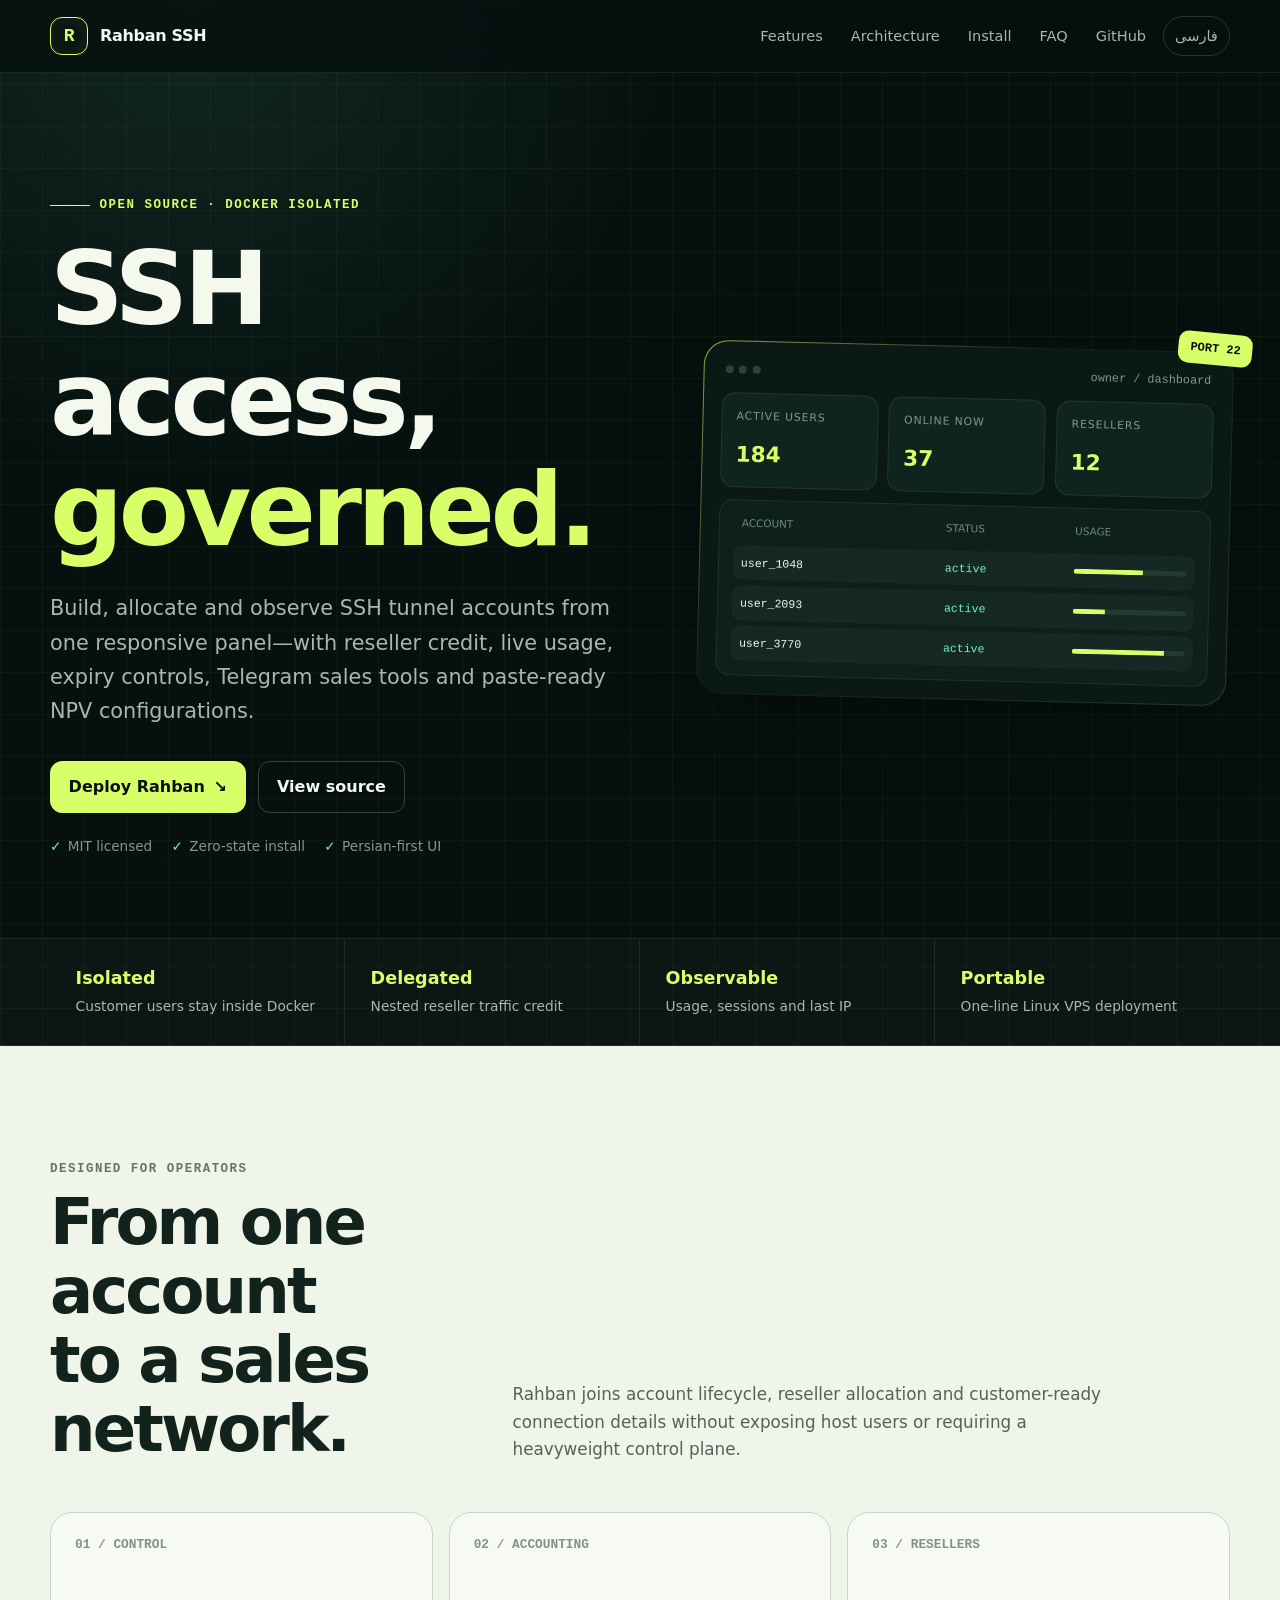
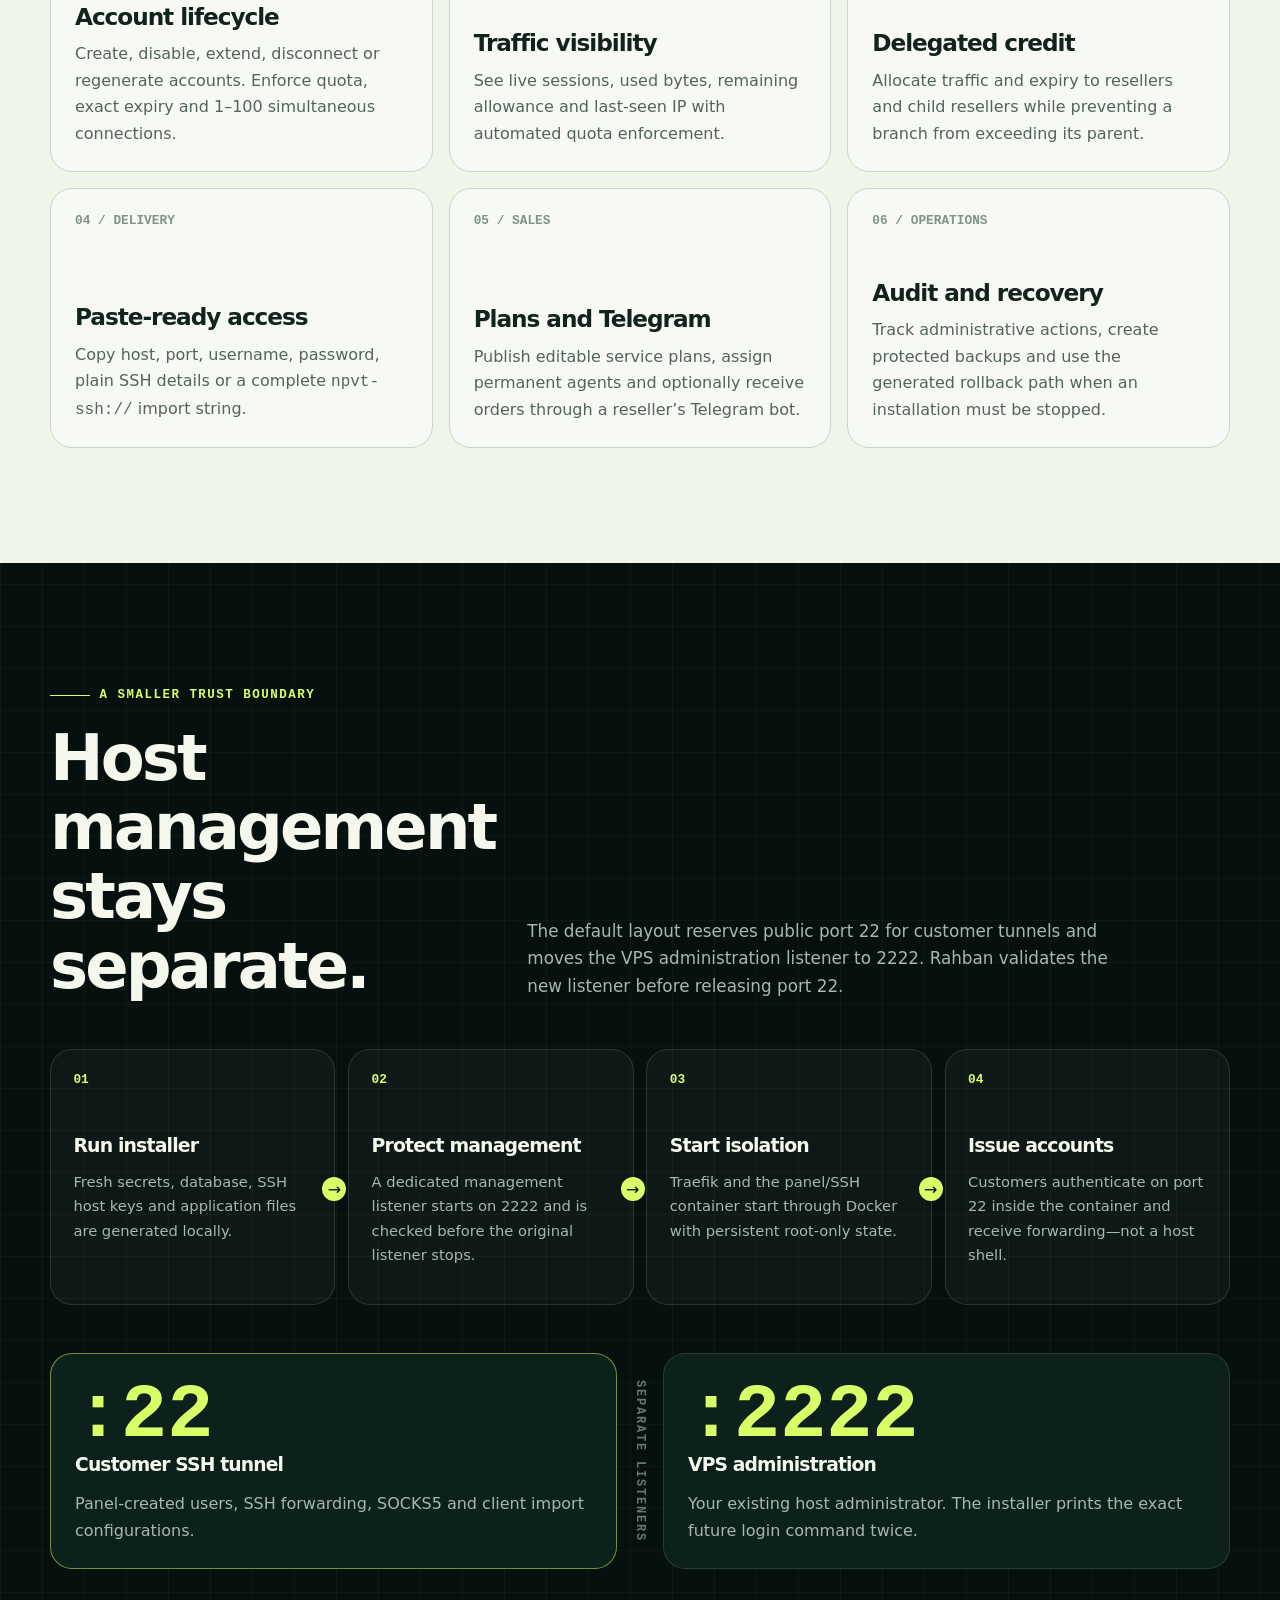
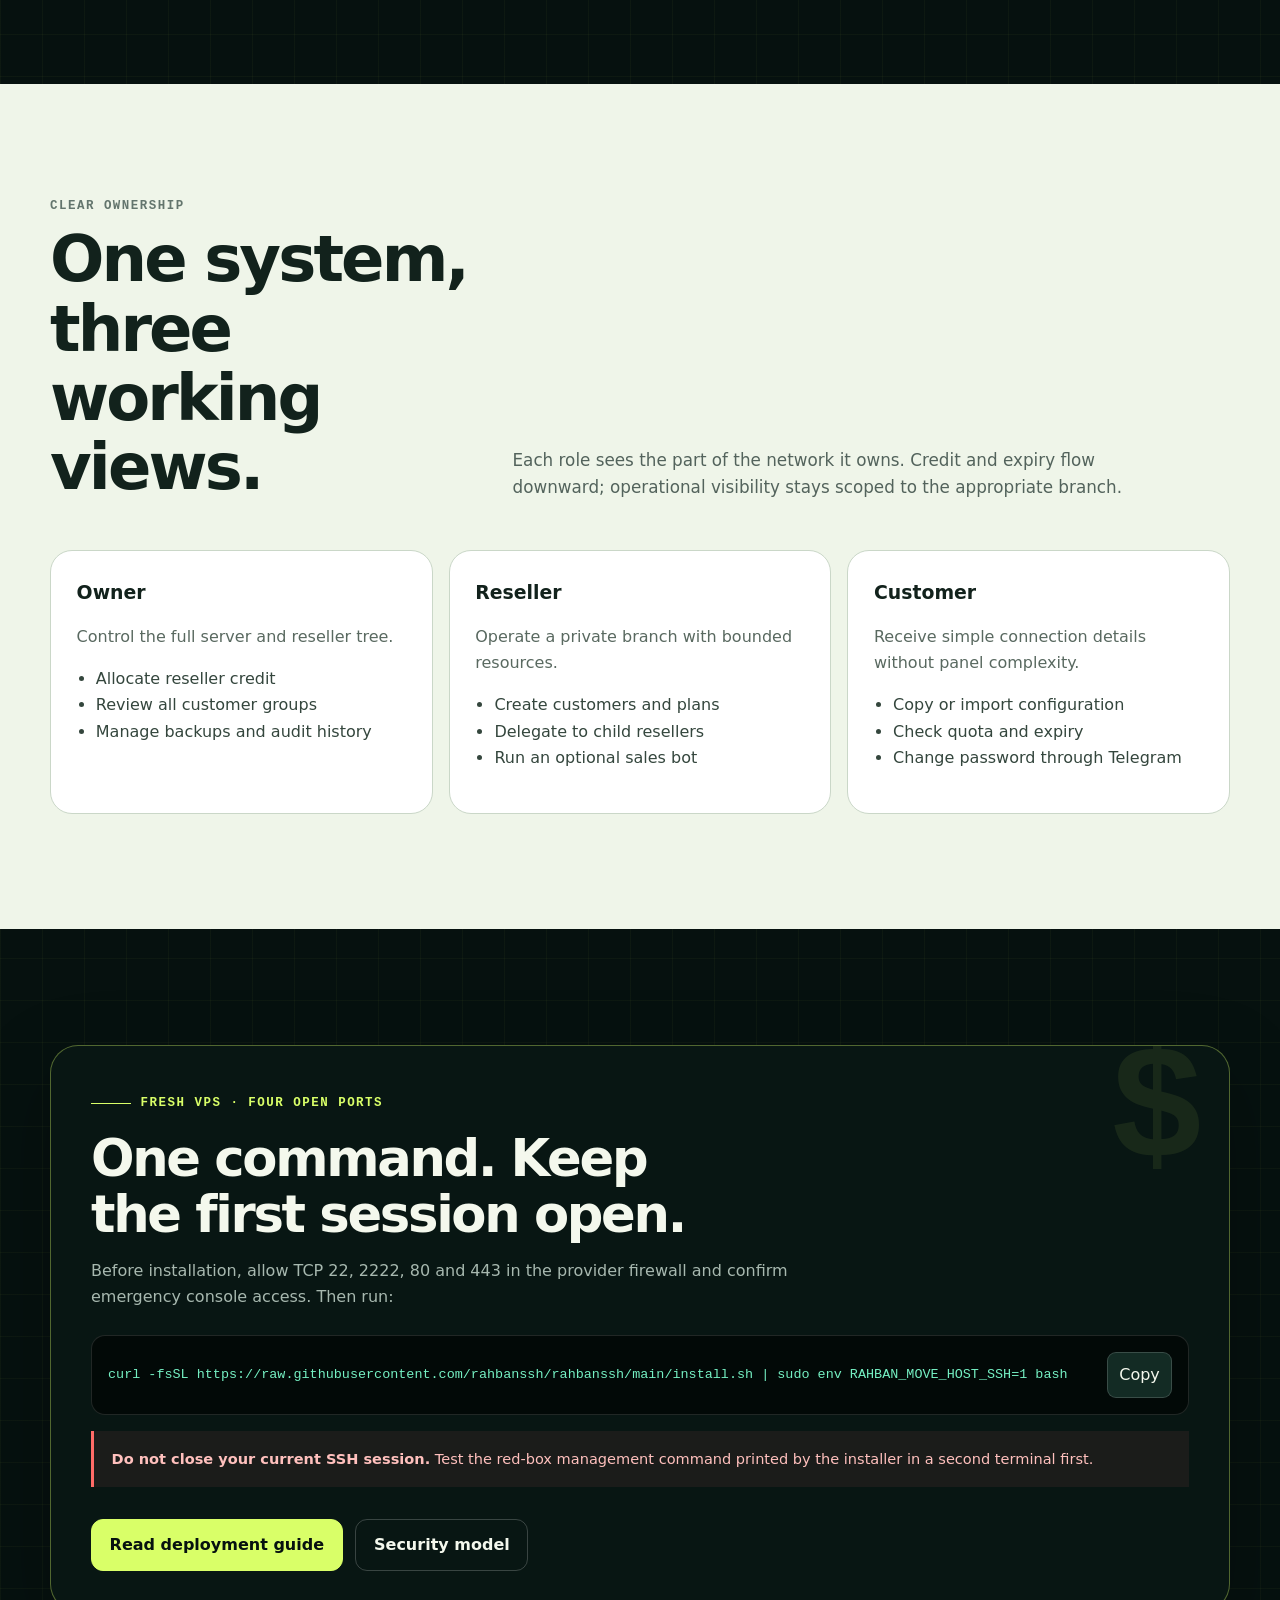
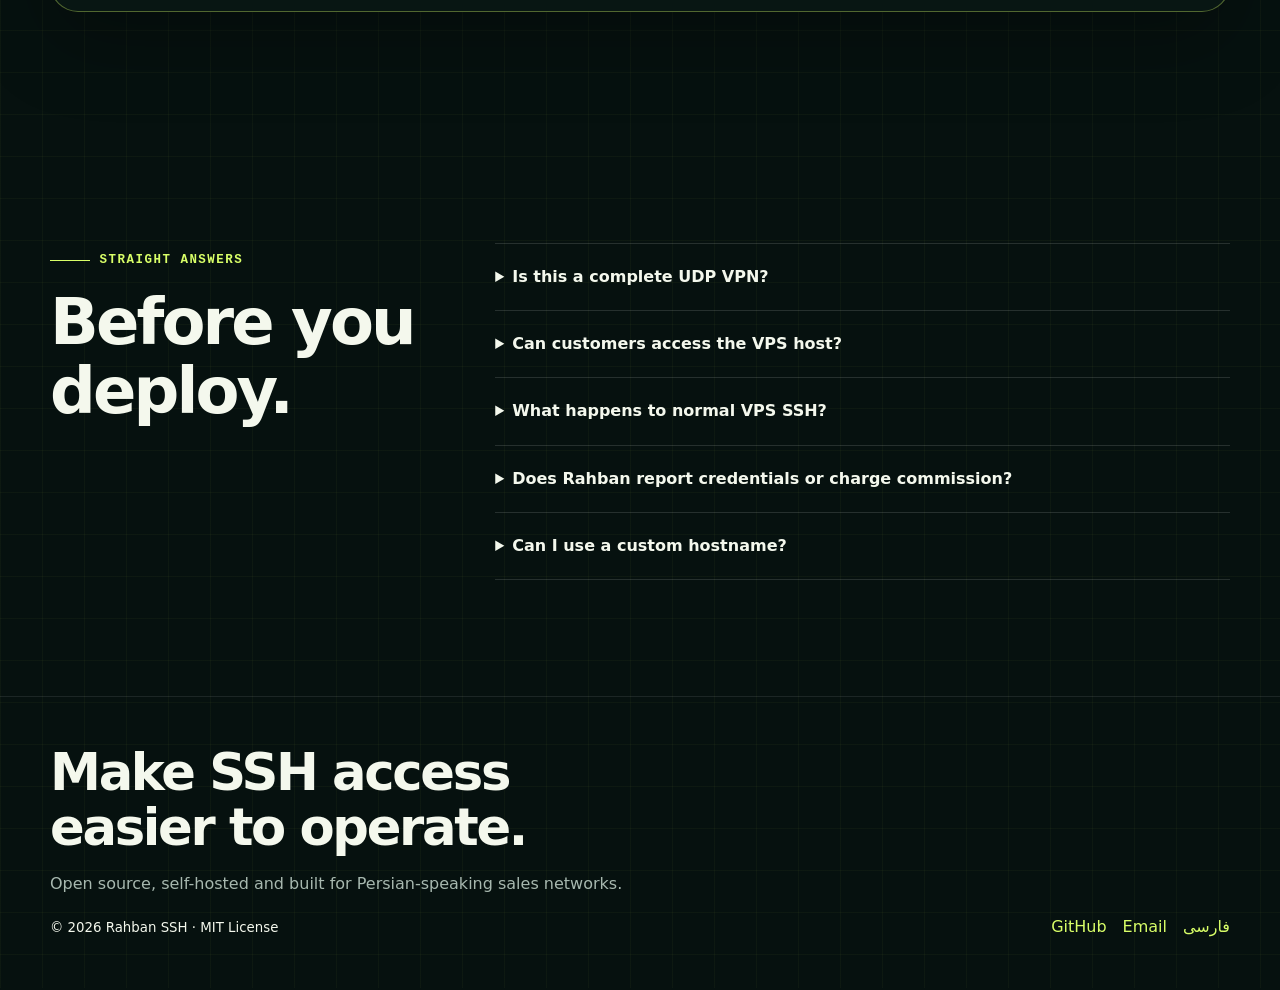
==== docs/index.html @ 0dccf548 "Add bilingual Rahban SSH website" ====
<!doctype html>
<html lang="en" dir="ltr">
<head>
  <meta charset="utf-8">
  <meta name="viewport" content="width=device-width, initial-scale=1">
  <title>Rahban SSH — Open-Source SSH VPN & Reseller Panel</title>
  <meta name="description" content="Deploy a self-hosted SSH tunnel panel with Docker isolation, reseller accounting, traffic limits, Telegram sales tools and paste-ready NPV configurations.">
  <meta name="keywords" content="SSH VPN panel, SSH reseller panel, Docker SSH panel, NPV Tunnel, traffic accounting, Telegram SSH bot, Rahban SSH">
  <meta name="theme-color" content="#06110f">
  <meta name="robots" content="index,follow,max-image-preview:large,max-snippet:-1,max-video-preview:-1">
  <link rel="canonical" href="https://rahbanssh.github.io/rahbanssh/">
  <link rel="alternate" hreflang="en" href="https://rahbanssh.github.io/rahbanssh/">
  <link rel="alternate" hreflang="fa" href="https://rahbanssh.github.io/rahbanssh/fa/">
  <link rel="alternate" hreflang="x-default" href="https://rahbanssh.github.io/rahbanssh/">
  <link rel="stylesheet" href="./assets/styles.css">
  <link rel="manifest" href="./manifest.webmanifest">
  <meta property="og:type" content="website">
  <meta property="og:site_name" content="Rahban SSH">
  <meta property="og:title" content="Rahban SSH — SSH access, governed.">
  <meta property="og:description" content="An open-source, Docker-isolated SSH tunnel and reseller panel with traffic accounting, Telegram tools and one-line deployment.">
  <meta property="og:url" content="https://rahbanssh.github.io/rahbanssh/">
  <meta property="og:image" content="https://rahbanssh.github.io/rahbanssh/assets/og.png">
  <meta property="og:image:alt" content="Rahban SSH dashboard and separate port 22 customer and port 2222 management routes">
  <meta property="og:image:width" content="1200">
  <meta property="og:image:height" content="630">
  <meta name="twitter:card" content="summary_large_image">
  <meta name="twitter:title" content="Rahban SSH — SSH access, governed.">
  <meta name="twitter:description" content="Open-source SSH tunnel and reseller management, isolated in Docker.">
  <meta name="twitter:image" content="https://rahbanssh.github.io/rahbanssh/assets/og.png">
  <meta name="twitter:image:alt" content="Rahban SSH — SSH access, governed">
  <script type="application/ld+json">
  {
    "@context": "https://schema.org",
    "@graph": [
      {
        "@type": "SoftwareApplication",
        "@id": "https://rahbanssh.github.io/rahbanssh/#software",
        "name": "Rahban SSH",
        "alternateName": "راه‌بان SSH",
        "url": "https://rahbanssh.github.io/rahbanssh/",
        "downloadUrl": "https://github.com/rahbanssh/rahbanssh",
        "codeRepository": "https://github.com/rahbanssh/rahbanssh",
        "applicationCategory": "NetworkApplication",
        "applicationSubCategory": "SSH tunnel and reseller management panel",
        "operatingSystem": "Linux server (Ubuntu, Debian, Fedora)",
        "softwareRequirements": "Docker-compatible public Linux VPS",
        "license": "https://opensource.org/license/mit",
        "isAccessibleForFree": true,
        "offers": {"@type": "Offer", "price": "0", "priceCurrency": "USD"},
        "description": "A self-hosted SSH tunnel account and reseller panel with Docker isolation, traffic accounting, expiry controls, Telegram sales tools and NPV configurations.",
        "inLanguage": ["en", "fa"]
      },
      {
        "@type": "FAQPage",
        "mainEntity": [
          {"@type": "Question", "name": "Does Rahban SSH modify VPS management access?", "acceptedAnswer": {"@type": "Answer", "text": "For the default port layout, customer SSH uses port 22 and VPS management moves to port 2222. The installer prints the exact future management command and provides rollback."}},
          {"@type": "Question", "name": "Is Rahban SSH a full UDP VPN?", "acceptedAnswer": {"@type": "Answer", "text": "Rahban is an SSH TCP tunneling platform. It supports SSH forwarding and SOCKS5 traffic; it does not claim native full-UDP VPN behavior."}},
          {"@type": "Question", "name": "Does the project contain a backdoor or commission system?", "acceptedAnswer": {"@type": "Answer", "text": "No. Rahban SSH is MIT-licensed and does not include creator access, credential reporting, a commission mechanism or a hidden remote-access account."}}
        ]
      }
    ]
  }
  </script>
</head>
<body>
  <a class="skip-link" href="#main">Skip to content</a>
  <header class="site-header">
    <nav class="nav shell" aria-label="Primary navigation">
      <a class="brand" href="./" aria-label="Rahban SSH home"><span class="brand-mark">R</span><span>Rahban SSH</span></a>
      <div class="nav-links">
        <a href="#features">Features</a><a href="#architecture">Architecture</a><a href="#install">Install</a><a href="#faq">FAQ</a>
        <a class="github-nav" href="https://github.com/rahbanssh/rahbanssh">GitHub</a>
        <a class="language" href="./fa/" lang="fa" hreflang="fa">فارسی</a>
      </div>
    </nav>
  </header>

  <main id="main">
    <section class="hero">
      <div class="hero-grid shell">
        <div class="hero-copy">
          <span class="eyebrow">Open source · Docker isolated</span>
          <h1>SSH access,<br><em>governed.</em></h1>
          <p>Build, allocate and observe SSH tunnel accounts from one responsive panel—with reseller credit, live usage, expiry controls, Telegram sales tools and paste-ready NPV configurations.</p>
          <div class="cta-row">
            <a class="button" href="#install">Deploy Rahban <span aria-hidden="true">↘</span></a>
            <a class="button secondary" href="https://github.com/rahbanssh/rahbanssh">View source</a>
          </div>
          <div class="microcopy"><span>MIT licensed</span><span>Zero-state install</span><span>Persian-first UI</span></div>
        </div>
        <div class="product-window" aria-label="Illustration of the Rahban owner dashboard">
          <div class="window-inner">
            <div class="window-bar"><span class="dots"><i></i><i></i><i></i></span><span>owner / dashboard</span></div>
            <div class="dashboard">
              <div class="metric-grid">
                <div class="metric"><small>Active users</small><strong>184</strong></div>
                <div class="metric"><small>Online now</small><strong>37</strong></div>
                <div class="metric"><small>Resellers</small><strong>12</strong></div>
              </div>
              <div class="activity">
                <div class="activity-head"><span>account</span><span>status</span><span>usage</span></div>
                <div class="activity-row"><span>user_1048</span><span class="status">active</span><span class="usage"><i style="--usage:61%"></i></span></div>
                <div class="activity-row"><span>user_2093</span><span class="status">active</span><span class="usage"><i style="--usage:28%"></i></span></div>
                <div class="activity-row"><span>user_3770</span><span class="status">active</span><span class="usage"><i style="--usage:82%"></i></span></div>
              </div>
            </div>
          </div>
        </div>
      </div>
    </section>

    <section class="trust" aria-label="Project highlights">
      <div class="trust-grid shell">
        <div class="trust-item"><strong>Isolated</strong><span>Customer users stay inside Docker</span></div>
        <div class="trust-item"><strong>Delegated</strong><span>Nested reseller traffic credit</span></div>
        <div class="trust-item"><strong>Observable</strong><span>Usage, sessions and last IP</span></div>
        <div class="trust-item"><strong>Portable</strong><span>One-line Linux VPS deployment</span></div>
      </div>
    </section>

    <section class="section paper" id="features">
      <div class="shell">
        <div class="section-head"><div><div class="kicker">Designed for operators</div><h2>From one account to a sales network.</h2></div><p>Rahban joins account lifecycle, reseller allocation and customer-ready connection details without exposing host users or requiring a heavyweight control plane.</p></div>
        <div class="feature-grid">
          <article class="feature"><span class="feature-index">01 / CONTROL</span><div><h3>Account lifecycle</h3><p>Create, disable, extend, disconnect or regenerate accounts. Enforce quota, exact expiry and 1–100 simultaneous connections.</p></div></article>
          <article class="feature"><span class="feature-index">02 / ACCOUNTING</span><div><h3>Traffic visibility</h3><p>See live sessions, used bytes, remaining allowance and last-seen IP with automated quota enforcement.</p></div></article>
          <article class="feature"><span class="feature-index">03 / RESELLERS</span><div><h3>Delegated credit</h3><p>Allocate traffic and expiry to resellers and child resellers while preventing a branch from exceeding its parent.</p></div></article>
          <article class="feature"><span class="feature-index">04 / DELIVERY</span><div><h3>Paste-ready access</h3><p>Copy host, port, username, password, plain SSH details or a complete <code>npvt-ssh://</code> import string.</p></div></article>
          <article class="feature"><span class="feature-index">05 / SALES</span><div><h3>Plans and Telegram</h3><p>Publish editable service plans, assign permanent agents and optionally receive orders through a reseller’s Telegram bot.</p></div></article>
          <article class="feature"><span class="feature-index">06 / OPERATIONS</span><div><h3>Audit and recovery</h3><p>Track administrative actions, create protected backups and use the generated rollback path when an installation must be stopped.</p></div></article>
        </div>
      </div>
    </section>

    <section class="section" id="architecture">
      <div class="shell">
        <div class="section-head"><div><span class="eyebrow">A smaller trust boundary</span><h2>Host management stays separate.</h2></div><p>The default layout reserves public port 22 for customer tunnels and moves the VPS administration listener to 2222. Rahban validates the new listener before releasing port 22.</p></div>
        <div class="flow">
          <article class="flow-step"><h3>Run installer</h3><p>Fresh secrets, database, SSH host keys and application files are generated locally.</p></article>
          <article class="flow-step"><h3>Protect management</h3><p>A dedicated management listener starts on 2222 and is checked before the original listener stops.</p></article>
          <article class="flow-step"><h3>Start isolation</h3><p>Traefik and the panel/SSH container start through Docker with persistent root-only state.</p></article>
          <article class="flow-step"><h3>Issue accounts</h3><p>Customers authenticate on port 22 inside the container and receive forwarding—not a host shell.</p></article>
        </div>
        <div class="port-map">
          <article class="port-card customer"><span class="port-number">:22</span><h3>Customer SSH tunnel</h3><p>Panel-created users, SSH forwarding, SOCKS5 and client import configurations.</p></article>
          <div class="port-divider">SEPARATE LISTENERS</div>
          <article class="port-card"><span class="port-number">:2222</span><h3>VPS administration</h3><p>Your existing host administrator. The installer prints the exact future login command twice.</p></article>
        </div>
      </div>
    </section>

    <section class="section paper" id="operators">
      <div class="shell">
        <div class="section-head"><div><div class="kicker">Clear ownership</div><h2>One system, three working views.</h2></div><p>Each role sees the part of the network it owns. Credit and expiry flow downward; operational visibility stays scoped to the appropriate branch.</p></div>
        <div class="audience-grid">
          <article class="audience"><strong>Owner</strong><p>Control the full server and reseller tree.</p><ul><li>Allocate reseller credit</li><li>Review all customer groups</li><li>Manage backups and audit history</li></ul></article>
          <article class="audience"><strong>Reseller</strong><p>Operate a private branch with bounded resources.</p><ul><li>Create customers and plans</li><li>Delegate to child resellers</li><li>Run an optional sales bot</li></ul></article>
          <article class="audience"><strong>Customer</strong><p>Receive simple connection details without panel complexity.</p><ul><li>Copy or import configuration</li><li>Check quota and expiry</li><li>Change password through Telegram</li></ul></article>
        </div>
      </div>
    </section>

    <section class="section" id="install">
      <div class="shell">
        <div class="install-card">
          <span class="eyebrow">Fresh VPS · four open ports</span>
          <h2>One command. Keep the first session open.</h2>
          <p>Before installation, allow TCP 22, 2222, 80 and 443 in the provider firewall and confirm emergency console access. Then run:</p>
          <div class="command"><code id="install-command">curl -fsSL https://raw.githubusercontent.com/rahbanssh/rahbanssh/main/install.sh | sudo env RAHBAN_MOVE_HOST_SSH=1 bash</code><button class="copy" type="button" data-copy="#install-command" data-success="Copied">Copy</button></div>
          <div class="warning"><strong>Do not close your current SSH session.</strong> Test the red-box management command printed by the installer in a second terminal first.</div>
          <div class="cta-row"><a class="button" href="https://github.com/rahbanssh/rahbanssh#readme">Read deployment guide</a><a class="button secondary" href="https://github.com/rahbanssh/rahbanssh/blob/main/SECURITY.md">Security model</a></div>
        </div>
      </div>
    </section>

    <section class="section" id="faq">
      <div class="faq shell">
        <div><span class="eyebrow">Straight answers</span><h2>Before you deploy.</h2></div>
        <div class="faq-list">
          <details><summary>Is this a complete UDP VPN?</summary><p>No. Rahban is an SSH TCP tunneling platform. SSH forwarding and SOCKS5 work; native full-UDP behavior is outside the current scope.</p></details>
          <details><summary>Can customers access the VPS host?</summary><p>No. Panel-created Linux users live inside the SSH container. The panel does not mount the host user database or host <code>/etc</code>.</p></details>
          <details><summary>What happens to normal VPS SSH?</summary><p>The default installation moves host administration to port 2222 and gives customer SSH port 22. The installer prints and saves the exact replacement command.</p></details>
          <details><summary>Does Rahban report credentials or charge commission?</summary><p>No. The project has no creator login, backdoor, credential reporting, hidden remote access or commission mechanism.</p></details>
          <details><summary>Can I use a custom hostname?</summary><p>Yes. Point the hostname to the VPS first and pass it through <code>PANEL_PUBLIC_HOST</code>. Traefik handles HTTPS with Let’s Encrypt.</p></details>
        </div>
      </div>
    </section>
  </main>

  <footer class="footer">
    <div class="footer-grid shell">
      <div><h2>Make SSH access easier to operate.</h2><p>Open source, self-hosted and built for Persian-speaking sales networks.</p><small>© <span data-year></span> Rahban SSH · MIT License</small></div>
      <div class="footer-links"><a href="https://github.com/rahbanssh/rahbanssh">GitHub</a><a href="mailto:rahbanssh@gmail.com">Email</a><a href="./fa/" lang="fa">فارسی</a></div>
    </div>
  </footer>
  <script src="./assets/site.js" defer></script>
</body>
</html>
---- docs/assets/styles.css ----
:root {
  --ink: #06110f;
  --panel: #0b1d19;
  --panel-2: #102a24;
  --line: rgba(217, 255, 104, 0.2);
  --text: #f4f8ed;
  --muted: #a7b8af;
  --lime: #d9ff68;
  --mint: #75f0c3;
  --red: #ff6b67;
  --paper: #eff5e9;
  --paper-ink: #12221c;
  --shadow: 0 28px 80px rgba(0, 0, 0, 0.28);
  --radius: 22px;
  color-scheme: dark;
}

* { box-sizing: border-box; }
html { scroll-behavior: smooth; }
body {
  margin: 0;
  background:
    radial-gradient(circle at 15% 0%, rgba(117, 240, 195, 0.1), transparent 30rem),
    linear-gradient(rgba(217, 255, 104, 0.035) 1px, transparent 1px),
    linear-gradient(90deg, rgba(217, 255, 104, 0.035) 1px, transparent 1px),
    var(--ink);
  background-size: auto, 42px 42px, 42px 42px, auto;
  color: var(--text);
  font: 16px/1.65 Inter, ui-sans-serif, system-ui, -apple-system, BlinkMacSystemFont, "Segoe UI", sans-serif;
  -webkit-font-smoothing: antialiased;
}

body[dir="rtl"] { font-family: Tahoma, Arial, sans-serif; }
a { color: inherit; }
button, input { font: inherit; }
.skip-link { position: fixed; left: 1rem; top: -5rem; z-index: 20; background: var(--lime); color: var(--ink); padding: .7rem 1rem; }
.skip-link:focus { top: 1rem; }
.shell { width: min(1180px, calc(100% - 2rem)); margin-inline: auto; }

.site-header {
  position: sticky;
  top: 0;
  z-index: 10;
  background: rgba(6, 17, 15, 0.82);
  border-bottom: 1px solid rgba(255,255,255,.08);
  backdrop-filter: blur(18px);
}
.nav { min-height: 72px; display: flex; align-items: center; justify-content: space-between; gap: 1.2rem; }
.brand { display: inline-flex; align-items: center; gap: .75rem; text-decoration: none; font-weight: 850; letter-spacing: -.02em; }
.brand-mark { display: grid; place-items: center; width: 38px; height: 38px; border: 1px solid var(--lime); border-radius: 12px; color: var(--lime); font: 800 18px/1 ui-monospace, monospace; box-shadow: inset 0 0 20px rgba(217,255,104,.08); }
.nav-links { display: flex; flex-wrap: wrap; justify-content: flex-end; align-items: center; gap: .35rem; }
.nav-links a { padding: .45rem .7rem; color: var(--muted); text-decoration: none; font-size: .91rem; }
.nav-links a:hover, .nav-links a:focus-visible { color: var(--text); }
.language { border: 1px solid rgba(255,255,255,.14); border-radius: 999px; }

.hero { padding: clamp(4rem, 9vw, 8rem) 0 5rem; overflow: hidden; }
.hero-grid { display: grid; grid-template-columns: 1.04fr .96fr; gap: clamp(2rem, 6vw, 5rem); align-items: center; }
.eyebrow { display: inline-flex; align-items: center; gap: .6rem; margin-bottom: 1.3rem; color: var(--lime); font: 750 .78rem/1.2 ui-monospace, SFMono-Regular, Menlo, monospace; letter-spacing: .12em; text-transform: uppercase; }
.eyebrow::before { content: ""; width: 2.5rem; height: 1px; background: currentColor; }
h1, h2, h3 { margin: 0; line-height: 1.08; letter-spacing: -.045em; text-wrap: balance; }
h1 { max-width: 780px; font-size: clamp(3.4rem, 8vw, 7.2rem); }
h1 em { color: var(--lime); font-style: normal; }
.hero-copy > p { max-width: 650px; margin: 1.6rem 0 0; color: var(--muted); font-size: clamp(1.05rem, 2vw, 1.3rem); }
.cta-row { display: flex; flex-wrap: wrap; gap: .8rem; margin-top: 2rem; }
.button { display: inline-flex; align-items: center; justify-content: center; gap: .55rem; min-height: 48px; padding: .75rem 1.1rem; border: 1px solid var(--lime); border-radius: 12px; background: var(--lime); color: var(--ink); font-weight: 800; text-decoration: none; cursor: pointer; }
.button:hover { transform: translateY(-1px); box-shadow: 0 12px 36px rgba(217,255,104,.15); }
.button.secondary { background: transparent; color: var(--text); border-color: rgba(255,255,255,.2); }
.microcopy { display: flex; flex-wrap: wrap; gap: .8rem 1.2rem; margin-top: 1.4rem; color: #82968d; font-size: .85rem; }
.microcopy span::before { content: "✓"; color: var(--mint); margin-inline-end: .4rem; }

.product-window { position: relative; padding: 1px; border-radius: 25px; background: linear-gradient(135deg, rgba(217,255,104,.65), rgba(117,240,195,.05) 40%, rgba(255,255,255,.16)); box-shadow: var(--shadow); transform: rotate(1.4deg); }
.product-window::after { content: "PORT 22"; position: absolute; inset-inline-end: -1.2rem; top: -1.2rem; padding: .62rem .75rem; border-radius: 10px; background: var(--lime); color: var(--ink); font: 900 .75rem/1 ui-monospace, monospace; transform: rotate(4deg); }
.window-inner { padding: 1.1rem; border-radius: 24px; background: #0a1916; }
.window-bar { display: flex; align-items: center; justify-content: space-between; gap: 1rem; padding: .2rem .2rem 1rem; color: #82968d; font: .74rem ui-monospace, monospace; }
.dots { display: flex; gap: .35rem; }
.dots i { display: block; width: 8px; height: 8px; border-radius: 50%; background: #29433a; }
.dashboard { display: grid; gap: .7rem; }
.metric-grid { display: grid; grid-template-columns: repeat(3, 1fr); gap: .65rem; }
.metric { min-height: 94px; padding: .9rem; border: 1px solid rgba(255,255,255,.08); border-radius: 14px; background: #10241f; }
.metric small { display: block; color: #81968d; font-size: .68rem; text-transform: uppercase; letter-spacing: .08em; }
.metric strong { display: block; margin-top: .7rem; color: var(--lime); font-size: 1.35rem; }
.activity { padding: .9rem; border: 1px solid rgba(255,255,255,.08); border-radius: 14px; background: #0d201b; }
.activity-head, .activity-row { display: grid; grid-template-columns: 1.3fr .8fr .75fr; align-items: center; gap: .6rem; }
.activity-head { padding: 0 .5rem .5rem; color: #71877e; font-size: .65rem; text-transform: uppercase; }
.activity-row { margin-top: .35rem; padding: .68rem .5rem; border-radius: 9px; background: rgba(255,255,255,.035); font: .72rem ui-monospace, monospace; }
.status { color: var(--mint); }
.usage { height: 5px; border-radius: 99px; background: #213b32; overflow: hidden; }
.usage i { display: block; width: var(--usage); height: 100%; background: var(--lime); }

.trust { border-block: 1px solid rgba(255,255,255,.08); background: rgba(255,255,255,.025); }
.trust-grid { display: grid; grid-template-columns: repeat(4, 1fr); }
.trust-item { padding: 1.6rem; border-inline-end: 1px solid rgba(255,255,255,.08); }
.trust-item:last-child { border: 0; }
.trust-item strong { display: block; color: var(--lime); font-size: 1.1rem; }
.trust-item span { color: var(--muted); font-size: .86rem; }

.section { padding: clamp(4.5rem, 9vw, 8rem) 0; }
.section.paper { background: var(--paper); color: var(--paper-ink); }
.section-head { display: grid; grid-template-columns: .75fr 1.25fr; gap: 2rem; align-items: end; margin-bottom: 3rem; }
.section-head h2 { max-width: 760px; font-size: clamp(2.4rem, 5vw, 4.7rem); }
.section-head p { max-width: 620px; margin: 0; color: var(--muted); font-size: 1.05rem; }
.paper .section-head p { color: #53635c; }
.kicker { margin-bottom: .75rem; color: #63756d; font: 750 .78rem ui-monospace, monospace; letter-spacing: .12em; text-transform: uppercase; }
.feature-grid { display: grid; grid-template-columns: repeat(3, 1fr); gap: 1rem; }
.feature { min-height: 260px; padding: 1.5rem; border: 1px solid #cad7c8; border-radius: var(--radius); background: rgba(255,255,255,.48); display: flex; flex-direction: column; justify-content: space-between; }
.feature-index { color: #829288; font: 800 .8rem ui-monospace, monospace; }
.feature h3 { margin-top: 3rem; font-size: 1.45rem; }
.feature p { margin: .8rem 0 0; color: #53635c; }

.flow { display: grid; grid-template-columns: repeat(4, 1fr); gap: .8rem; counter-reset: flow; }
.flow-step { position: relative; min-height: 210px; padding: 1.4rem; border: 1px solid rgba(255,255,255,.12); border-radius: var(--radius); background: rgba(255,255,255,.035); }
.flow-step::before { counter-increment: flow; content: "0" counter(flow); display: block; margin-bottom: 3rem; color: var(--lime); font: 800 .8rem ui-monospace, monospace; }
.flow-step:not(:last-child)::after { content: "→"; position: absolute; inset-inline-end: -.75rem; top: 50%; z-index: 2; display: grid; place-items: center; width: 1.5rem; height: 1.5rem; border-radius: 50%; background: var(--lime); color: var(--ink); }
body[dir="rtl"] .flow-step:not(:last-child)::after { content: "←"; }
.flow-step h3 { font-size: 1.18rem; }
.flow-step p { color: var(--muted); font-size: .92rem; }

.port-map { display: grid; grid-template-columns: 1fr auto 1fr; gap: 1rem; align-items: stretch; margin-top: 3rem; }
.port-card { padding: 1.5rem; border: 1px solid rgba(255,255,255,.12); border-radius: var(--radius); background: #0c211b; }
.port-card.customer { border-color: rgba(217,255,104,.5); }
.port-number { color: var(--lime); font: 900 clamp(2.6rem, 6vw, 5rem)/1 ui-monospace, monospace; }
.port-card p { margin-bottom: 0; color: var(--muted); }
.port-divider { display: grid; place-items: center; color: #64786f; font: 800 .75rem ui-monospace, monospace; writing-mode: vertical-rl; letter-spacing: .15em; }

.install-card { position: relative; overflow: hidden; padding: clamp(1.4rem, 4vw, 2.5rem); border: 1px solid rgba(217,255,104,.35); border-radius: 28px; background: #081613; box-shadow: var(--shadow); }
.install-card::before { content: "$"; position: absolute; inset-inline-end: 1.5rem; top: -.75rem; color: rgba(217,255,104,.08); font: 900 10rem/1 ui-monospace, monospace; }
.install-card h2 { max-width: 700px; font-size: clamp(2rem, 4vw, 3.5rem); }
.install-card > p { max-width: 720px; color: var(--muted); }
.command { position: relative; display: flex; align-items: center; gap: 1rem; margin-top: 1.5rem; padding: 1rem; border: 1px solid rgba(255,255,255,.12); border-radius: 14px; background: #020907; }
.command code { flex: 1; min-width: 0; overflow-x: auto; white-space: nowrap; color: var(--mint); font: .84rem/1.6 ui-monospace, SFMono-Regular, Menlo, monospace; scrollbar-width: thin; }
.copy { flex: none; padding: .55rem .7rem; border: 1px solid rgba(255,255,255,.16); border-radius: 9px; background: #132b24; color: var(--text); cursor: pointer; }
.copy[data-copied="true"] { color: var(--lime); border-color: var(--lime); }
.warning { margin-top: 1rem; padding: 1rem 1.1rem; border-inline-start: 3px solid var(--red); background: rgba(255,107,103,.08); color: #ffc0bd; font-size: .91rem; }

.audience-grid { display: grid; grid-template-columns: repeat(3, 1fr); gap: 1rem; }
.audience { padding: 1.6rem; border: 1px solid #cad7c8; border-radius: var(--radius); background: #fff; }
.audience strong { display: block; margin-bottom: .65rem; font-size: 1.18rem; }
.audience p { color: #596960; }
.audience ul { padding-inline-start: 1.2rem; color: #34463d; }

.faq { display: grid; grid-template-columns: .72fr 1.28fr; gap: 2rem; }
.faq h2 { font-size: clamp(2.4rem, 5vw, 4.5rem); }
.faq-list { border-top: 1px solid rgba(255,255,255,.13); }
details { border-bottom: 1px solid rgba(255,255,255,.13); }
summary { padding: 1.25rem 0; cursor: pointer; font-weight: 750; }
details p { margin: -.4rem 0 1.3rem; color: var(--muted); }

.footer { padding: 3rem 0; border-top: 1px solid rgba(255,255,255,.09); }
.footer-grid { display: flex; justify-content: space-between; gap: 2rem; align-items: end; }
.footer h2 { max-width: 600px; font-size: clamp(2rem, 4vw, 3.5rem); }
.footer p { color: var(--muted); }
.footer-links { display: flex; flex-wrap: wrap; gap: 1rem; justify-content: flex-end; }
.footer-links a { color: var(--lime); text-decoration: none; }

@media (max-width: 900px) {
  .hero-grid, .section-head, .faq { grid-template-columns: 1fr; }
  .product-window { max-width: 660px; transform: none; }
  .feature-grid, .audience-grid { grid-template-columns: repeat(2, 1fr); }
  .flow { grid-template-columns: repeat(2, 1fr); }
  .flow-step:nth-child(2)::after { display: none; }
  .trust-grid { grid-template-columns: repeat(2, 1fr); }
  .trust-item:nth-child(2) { border-inline-end: 0; }
  .trust-item:nth-child(-n+2) { border-bottom: 1px solid rgba(255,255,255,.08); }
}

@media (max-width: 640px) {
  .shell { width: min(100% - 1.2rem, 1180px); }
  .nav { align-items: flex-start; padding-block: .75rem; }
  .nav-links a:not(.language):not(.github-nav) { display: none; }
  h1 { font-size: clamp(3rem, 17vw, 4.7rem); }
  .hero { padding-top: 3.2rem; }
  .feature-grid, .audience-grid, .flow, .port-map { grid-template-columns: 1fr; }
  .flow-step:not(:last-child)::after { display: none; }
  .port-divider { writing-mode: horizontal-tb; min-height: 2rem; }
  .metric-grid { grid-template-columns: 1fr 1fr; }
  .metric:last-child { grid-column: 1 / -1; }
  .activity-head, .activity-row { grid-template-columns: 1fr .7fr; }
  .activity-head span:last-child, .activity-row .usage { display: none; }
  .command { align-items: stretch; flex-direction: column; }
  .copy { align-self: flex-start; }
  .footer-grid { align-items: flex-start; flex-direction: column; }
  .footer-links { justify-content: flex-start; }
}

@media (prefers-reduced-motion: reduce) {
  html { scroll-behavior: auto; }
  *, *::before, *::after { transition: none !important; animation: none !important; }
}
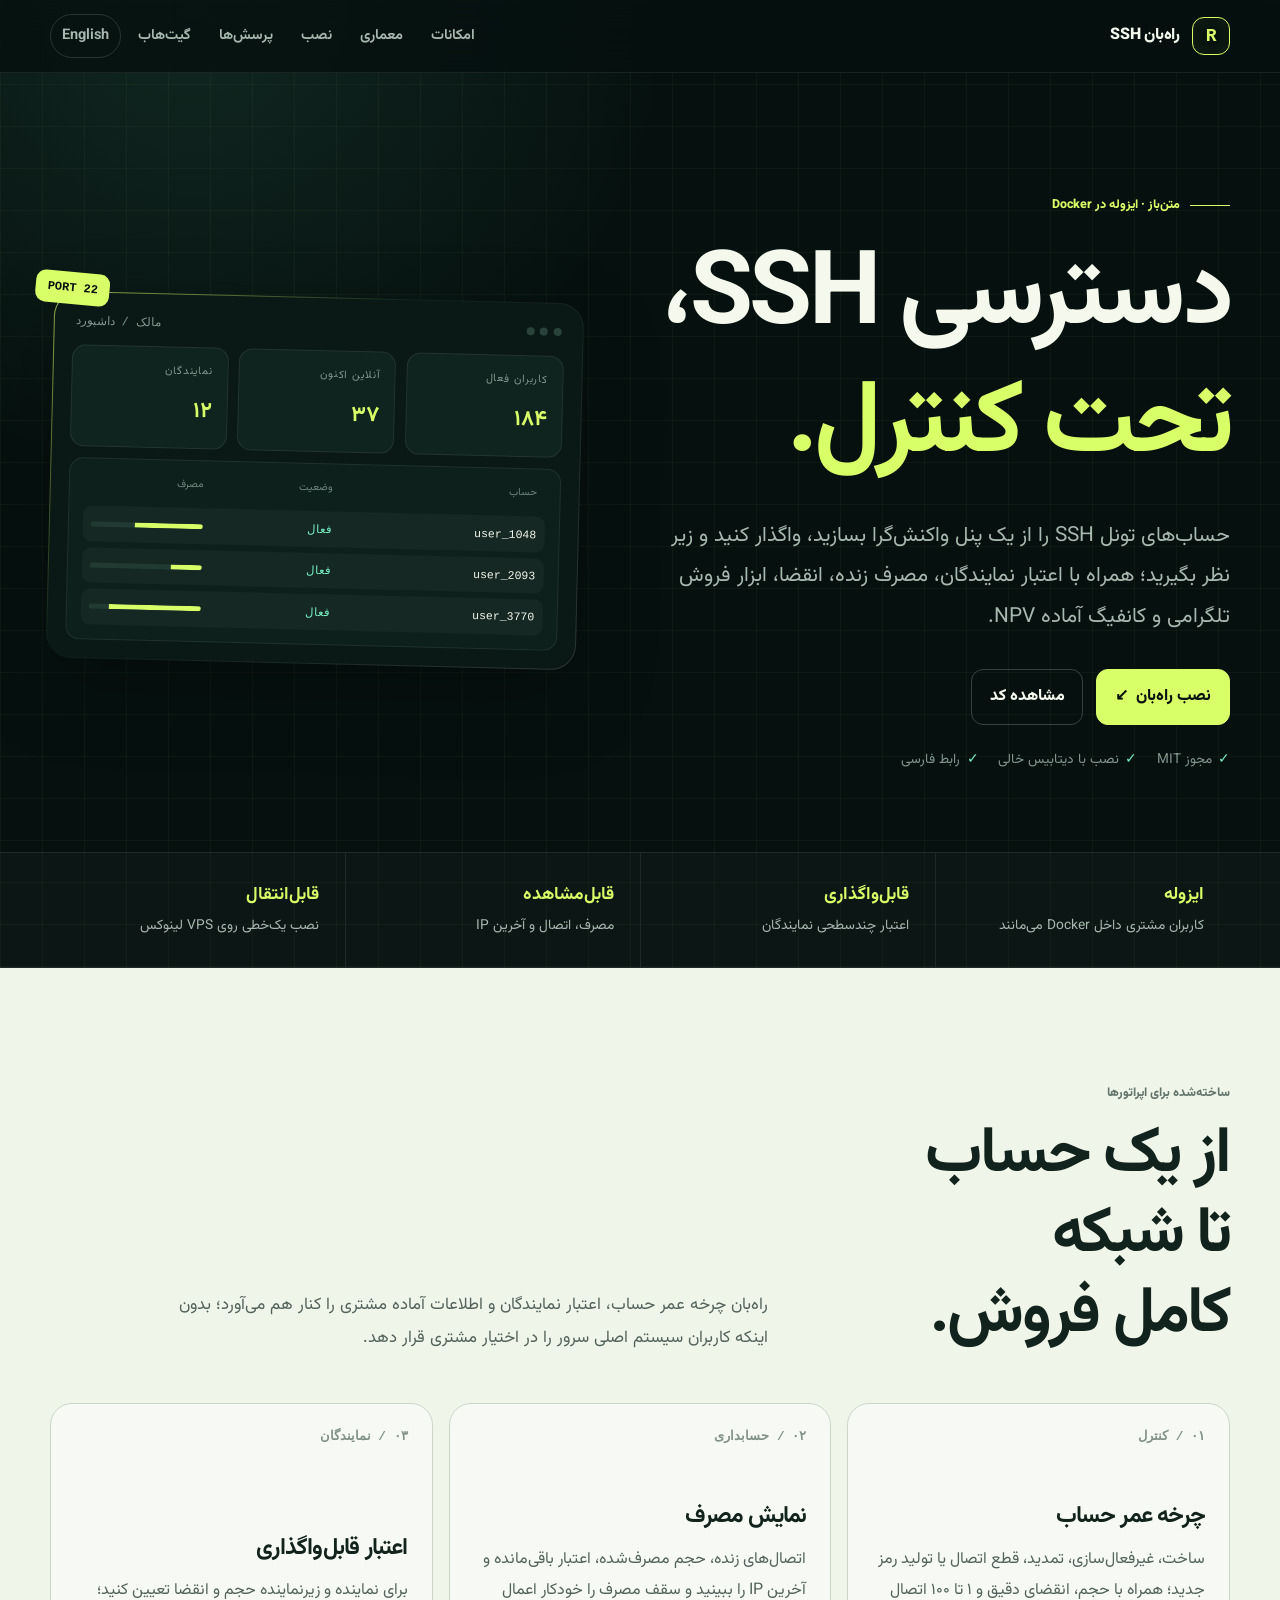
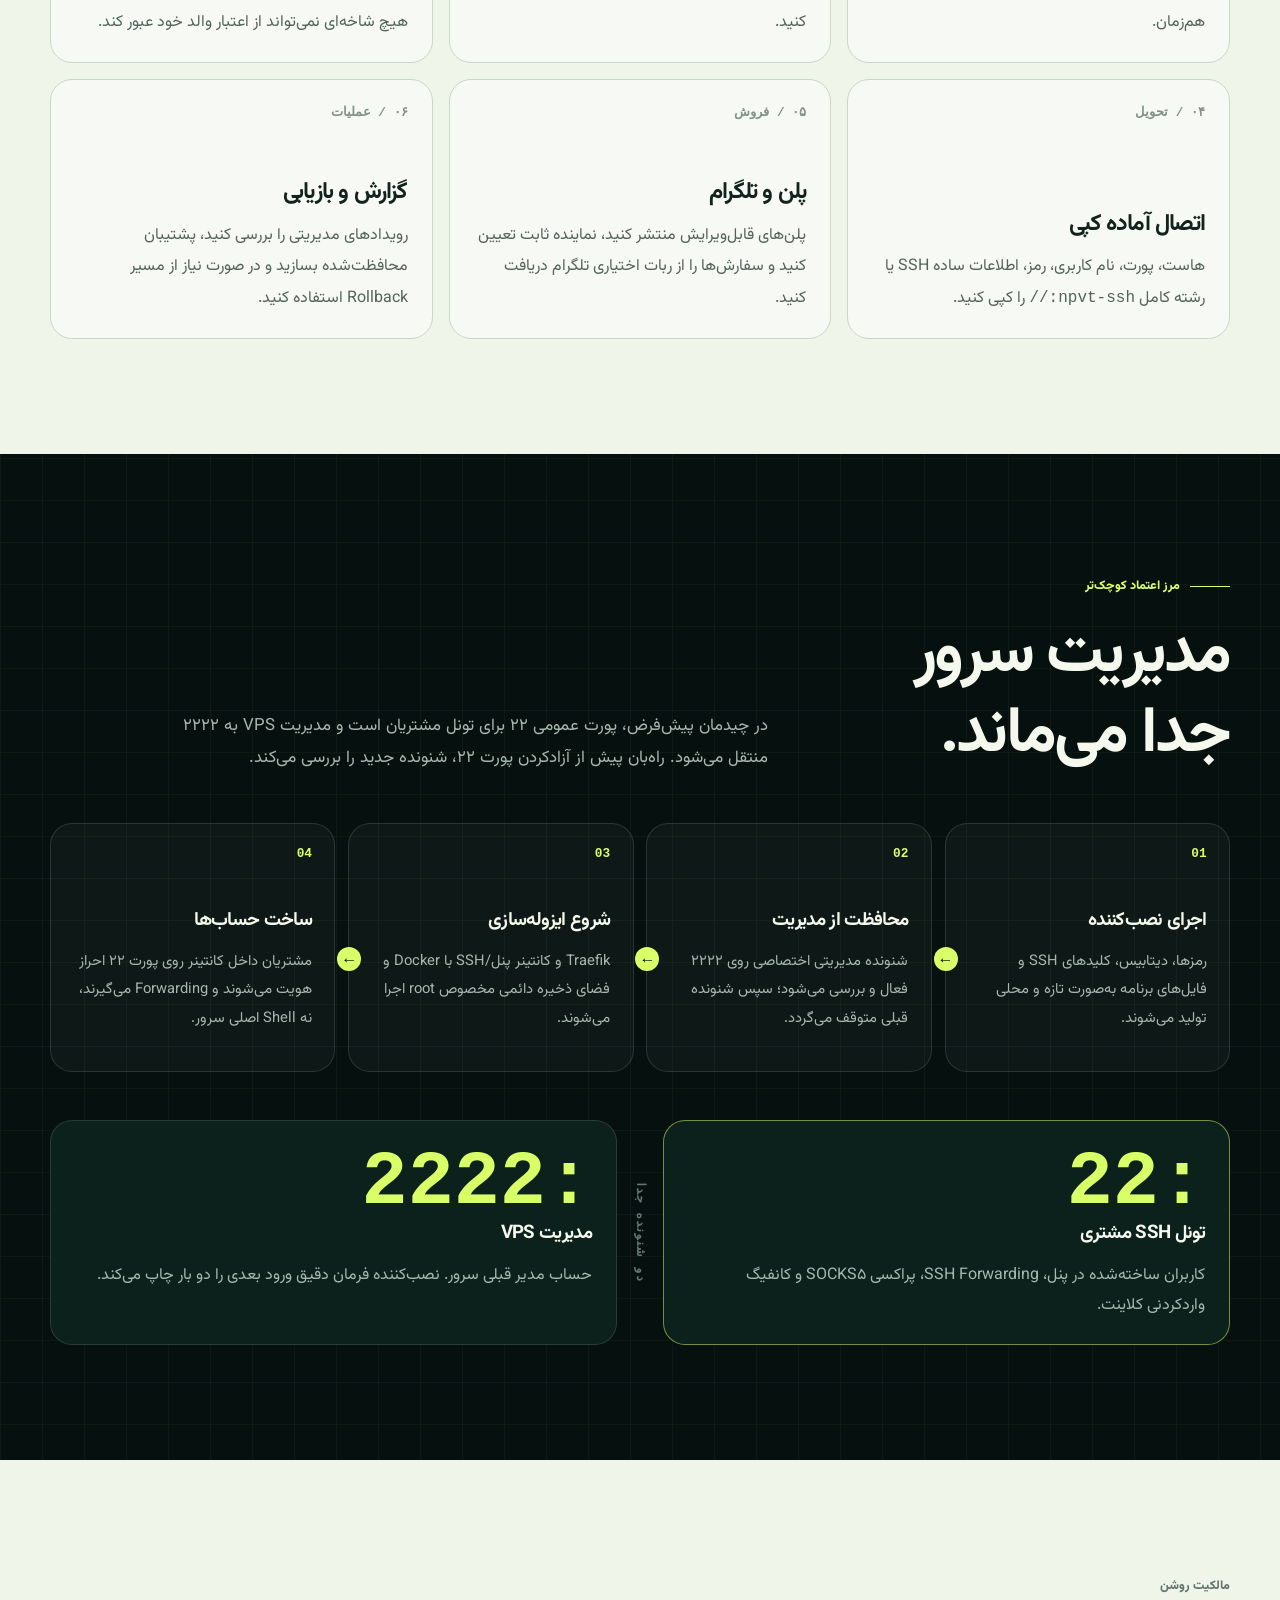
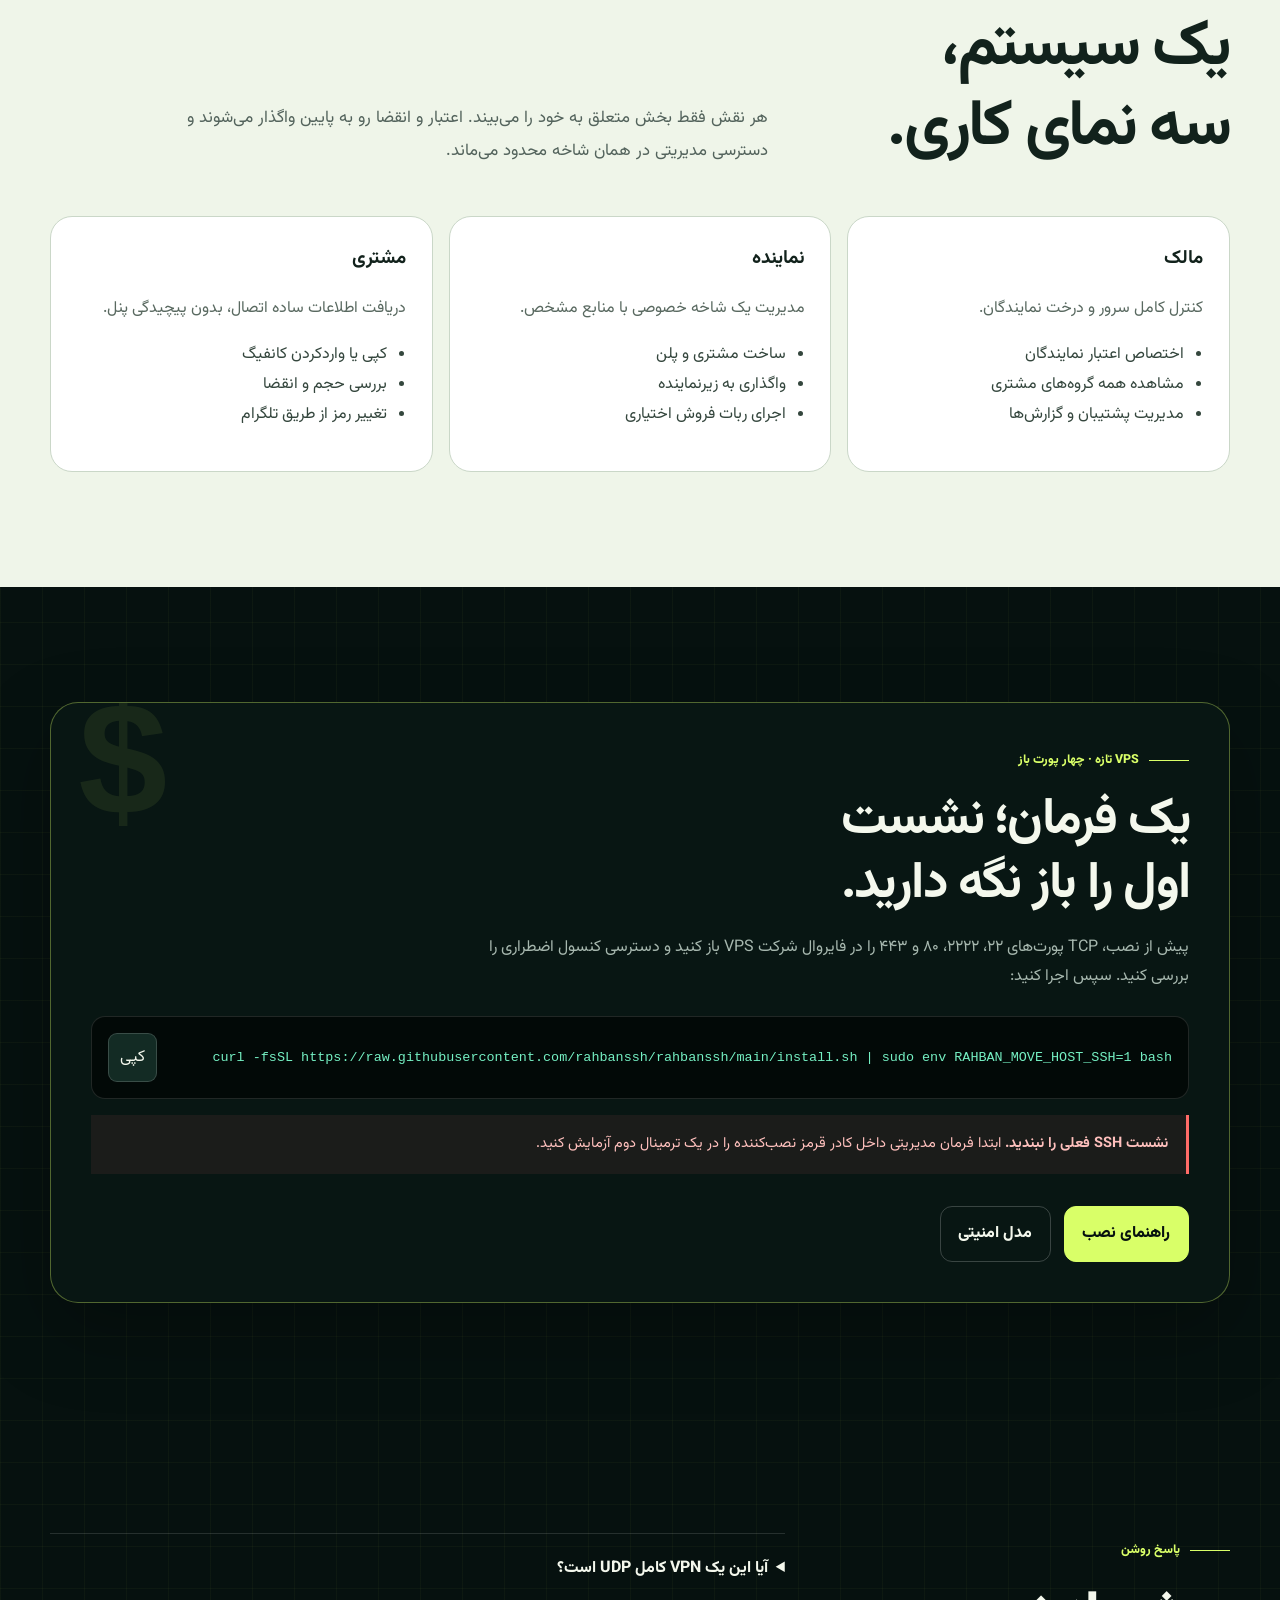
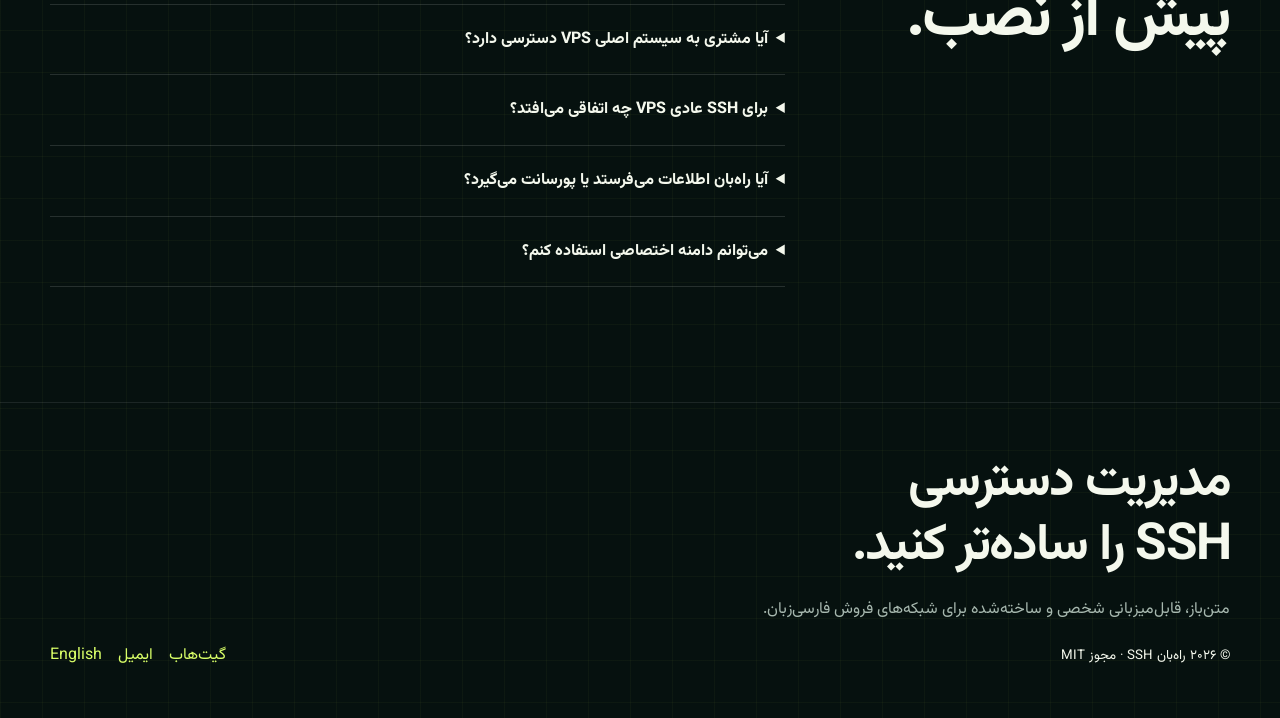
==== commit 36487a93: "Make Persian the default website language" ====
--- a/docs/index.html
+++ b/docs/index.html
@@ -1,76 +1,63 @@
 <!doctype html>
-<html lang="en" dir="ltr">
+<html lang="fa" dir="rtl">
 <head>
   <meta charset="utf-8">
   <meta name="viewport" content="width=device-width, initial-scale=1">
-  <title>Rahban SSH — Open-Source SSH VPN & Reseller Panel</title>
-  <meta name="description" content="Deploy a self-hosted SSH tunnel panel with Docker isolation, reseller accounting, traffic limits, Telegram sales tools and paste-ready NPV configurations.">
-  <meta name="keywords" content="SSH VPN panel, SSH reseller panel, Docker SSH panel, NPV Tunnel, traffic accounting, Telegram SSH bot, Rahban SSH">
+  <title>راه‌بان SSH — پنل متن‌باز تونل SSH و نمایندگان فروش</title>
+  <meta name="description" content="پنل فارسی و متن‌باز مدیریت تونل SSH با ایزوله‌سازی Docker، حسابداری حجم، شبکه نمایندگان، ربات تلگرام و کانفیگ آماده NPV Tunnel.">
+  <meta name="keywords" content="پنل SSH، پنل فروش SSH، پنل VPN، تونل SSH، راه‌بان SSH، NPV Tunnel، ربات تلگرام، مدیریت حجم">
   <meta name="theme-color" content="#06110f">
   <meta name="robots" content="index,follow,max-image-preview:large,max-snippet:-1,max-video-preview:-1">
   <link rel="canonical" href="https://rahbanssh.github.io/rahbanssh/">
-  <link rel="alternate" hreflang="en" href="https://rahbanssh.github.io/rahbanssh/">
-  <link rel="alternate" hreflang="fa" href="https://rahbanssh.github.io/rahbanssh/fa/">
+  <link rel="alternate" hreflang="en" href="https://rahbanssh.github.io/rahbanssh/en/">
+  <link rel="alternate" hreflang="fa" href="https://rahbanssh.github.io/rahbanssh/">
   <link rel="alternate" hreflang="x-default" href="https://rahbanssh.github.io/rahbanssh/">
+  <link rel="preload" href="./assets/fonts/Vazirmatn-Variable.woff2" as="font" type="font/woff2" crossorigin>
   <link rel="stylesheet" href="./assets/styles.css">
   <link rel="manifest" href="./manifest.webmanifest">
   <meta property="og:type" content="website">
-  <meta property="og:site_name" content="Rahban SSH">
-  <meta property="og:title" content="Rahban SSH — SSH access, governed.">
-  <meta property="og:description" content="An open-source, Docker-isolated SSH tunnel and reseller panel with traffic accounting, Telegram tools and one-line deployment.">
+  <meta property="og:site_name" content="راه‌بان SSH">
+  <meta property="og:title" content="راه‌بان SSH — دسترسی SSH، تحت کنترل">
+  <meta property="og:description" content="پنل متن‌باز و ایزوله Docker برای مدیریت تونل SSH، نمایندگان فروش، مصرف و کانفیگ‌های آماده.">
   <meta property="og:url" content="https://rahbanssh.github.io/rahbanssh/">
+  <meta property="og:locale" content="fa_IR">
   <meta property="og:image" content="https://rahbanssh.github.io/rahbanssh/assets/og.png">
-  <meta property="og:image:alt" content="Rahban SSH dashboard and separate port 22 customer and port 2222 management routes">
+  <meta property="og:image:alt" content="داشبورد راه‌بان و مسیرهای جداگانه پورت ۲۲ مشتری و پورت ۲۲۲۲ مدیریت">
   <meta property="og:image:width" content="1200">
   <meta property="og:image:height" content="630">
   <meta name="twitter:card" content="summary_large_image">
-  <meta name="twitter:title" content="Rahban SSH — SSH access, governed.">
-  <meta name="twitter:description" content="Open-source SSH tunnel and reseller management, isolated in Docker.">
+  <meta name="twitter:title" content="راه‌بان SSH — دسترسی SSH، تحت کنترل">
+  <meta name="twitter:description" content="پنل فارسی و متن‌باز تونل SSH و مدیریت نمایندگان فروش.">
   <meta name="twitter:image" content="https://rahbanssh.github.io/rahbanssh/assets/og.png">
-  <meta name="twitter:image:alt" content="Rahban SSH — SSH access, governed">
+  <meta name="twitter:image:alt" content="راه‌بان SSH — دسترسی SSH، تحت کنترل">
   <script type="application/ld+json">
   {
     "@context": "https://schema.org",
-    "@graph": [
-      {
-        "@type": "SoftwareApplication",
-        "@id": "https://rahbanssh.github.io/rahbanssh/#software",
-        "name": "Rahban SSH",
-        "alternateName": "راه‌بان SSH",
-        "url": "https://rahbanssh.github.io/rahbanssh/",
-        "downloadUrl": "https://github.com/rahbanssh/rahbanssh",
-        "codeRepository": "https://github.com/rahbanssh/rahbanssh",
-        "applicationCategory": "NetworkApplication",
-        "applicationSubCategory": "SSH tunnel and reseller management panel",
-        "operatingSystem": "Linux server (Ubuntu, Debian, Fedora)",
-        "softwareRequirements": "Docker-compatible public Linux VPS",
-        "license": "https://opensource.org/license/mit",
-        "isAccessibleForFree": true,
-        "offers": {"@type": "Offer", "price": "0", "priceCurrency": "USD"},
-        "description": "A self-hosted SSH tunnel account and reseller panel with Docker isolation, traffic accounting, expiry controls, Telegram sales tools and NPV configurations.",
-        "inLanguage": ["en", "fa"]
-      },
-      {
-        "@type": "FAQPage",
-        "mainEntity": [
-          {"@type": "Question", "name": "Does Rahban SSH modify VPS management access?", "acceptedAnswer": {"@type": "Answer", "text": "For the default port layout, customer SSH uses port 22 and VPS management moves to port 2222. The installer prints the exact future management command and provides rollback."}},
-          {"@type": "Question", "name": "Is Rahban SSH a full UDP VPN?", "acceptedAnswer": {"@type": "Answer", "text": "Rahban is an SSH TCP tunneling platform. It supports SSH forwarding and SOCKS5 traffic; it does not claim native full-UDP VPN behavior."}},
-          {"@type": "Question", "name": "Does the project contain a backdoor or commission system?", "acceptedAnswer": {"@type": "Answer", "text": "No. Rahban SSH is MIT-licensed and does not include creator access, credential reporting, a commission mechanism or a hidden remote-access account."}}
-        ]
-      }
-    ]
+    "@type": "SoftwareApplication",
+    "name": "راه‌بان SSH",
+    "alternateName": "Rahban SSH",
+    "url": "https://rahbanssh.github.io/rahbanssh/",
+    "downloadUrl": "https://github.com/rahbanssh/rahbanssh",
+    "codeRepository": "https://github.com/rahbanssh/rahbanssh",
+    "applicationCategory": "NetworkApplication",
+    "operatingSystem": "Linux server (Ubuntu, Debian, Fedora)",
+    "license": "https://opensource.org/license/mit",
+    "isAccessibleForFree": true,
+    "offers": {"@type": "Offer", "price": "0", "priceCurrency": "USD"},
+    "description": "پنل فارسی مدیریت حساب‌های تونل SSH، نمایندگان فروش، حجم و تاریخ انقضا با ایزوله‌سازی Docker.",
+    "inLanguage": ["fa", "en"]
   }
   </script>
 </head>
-<body>
-  <a class="skip-link" href="#main">Skip to content</a>
+<body dir="rtl">
+  <a class="skip-link" href="#main">رفتن به محتوای اصلی</a>
   <header class="site-header">
-    <nav class="nav shell" aria-label="Primary navigation">
-      <a class="brand" href="./" aria-label="Rahban SSH home"><span class="brand-mark">R</span><span>Rahban SSH</span></a>
+    <nav class="nav shell" aria-label="منوی اصلی">
+      <a class="brand" href="./" aria-label="صفحه اصلی راه‌بان SSH"><span class="brand-mark">R</span><span>راه‌بان SSH</span></a>
       <div class="nav-links">
-        <a href="#features">Features</a><a href="#architecture">Architecture</a><a href="#install">Install</a><a href="#faq">FAQ</a>
-        <a class="github-nav" href="https://github.com/rahbanssh/rahbanssh">GitHub</a>
-        <a class="language" href="./fa/" lang="fa" hreflang="fa">فارسی</a>
+        <a href="#features">امکانات</a><a href="#architecture">معماری</a><a href="#install">نصب</a><a href="#faq">پرسش‌ها</a>
+        <a class="github-nav" href="https://github.com/rahbanssh/rahbanssh">گیت‌هاب</a>
+        <a class="language" href="./en/" lang="en" hreflang="en">English</a>
       </div>
     </nav>
   </header>
@@ -79,29 +66,29 @@
     <section class="hero">
       <div class="hero-grid shell">
         <div class="hero-copy">
-          <span class="eyebrow">Open source · Docker isolated</span>
-          <h1>SSH access,<br><em>governed.</em></h1>
-          <p>Build, allocate and observe SSH tunnel accounts from one responsive panel—with reseller credit, live usage, expiry controls, Telegram sales tools and paste-ready NPV configurations.</p>
+          <span class="eyebrow">متن‌باز · ایزوله در Docker</span>
+          <h1>دسترسی SSH،<br><em>تحت کنترل.</em></h1>
+          <p>حساب‌های تونل SSH را از یک پنل واکنش‌گرا بسازید، واگذار کنید و زیر نظر بگیرید؛ همراه با اعتبار نمایندگان، مصرف زنده، انقضا، ابزار فروش تلگرامی و کانفیگ آماده NPV.</p>
           <div class="cta-row">
-            <a class="button" href="#install">Deploy Rahban <span aria-hidden="true">↘</span></a>
-            <a class="button secondary" href="https://github.com/rahbanssh/rahbanssh">View source</a>
+            <a class="button" href="#install">نصب راه‌بان <span aria-hidden="true">↙</span></a>
+            <a class="button secondary" href="https://github.com/rahbanssh/rahbanssh">مشاهده کد</a>
           </div>
-          <div class="microcopy"><span>MIT licensed</span><span>Zero-state install</span><span>Persian-first UI</span></div>
+          <div class="microcopy"><span>مجوز MIT</span><span>نصب با دیتابیس خالی</span><span>رابط فارسی</span></div>
         </div>
-        <div class="product-window" aria-label="Illustration of the Rahban owner dashboard">
+        <div class="product-window" aria-label="نمایی از داشبورد مالک راه‌بان">
           <div class="window-inner">
-            <div class="window-bar"><span class="dots"><i></i><i></i><i></i></span><span>owner / dashboard</span></div>
+            <div class="window-bar"><span class="dots"><i></i><i></i><i></i></span><span>مالک / داشبورد</span></div>
             <div class="dashboard">
               <div class="metric-grid">
-                <div class="metric"><small>Active users</small><strong>184</strong></div>
-                <div class="metric"><small>Online now</small><strong>37</strong></div>
-                <div class="metric"><small>Resellers</small><strong>12</strong></div>
+                <div class="metric"><small>کاربران فعال</small><strong>۱۸۴</strong></div>
+                <div class="metric"><small>آنلاین اکنون</small><strong>۳۷</strong></div>
+                <div class="metric"><small>نمایندگان</small><strong>۱۲</strong></div>
               </div>
               <div class="activity">
-                <div class="activity-head"><span>account</span><span>status</span><span>usage</span></div>
-                <div class="activity-row"><span>user_1048</span><span class="status">active</span><span class="usage"><i style="--usage:61%"></i></span></div>
-                <div class="activity-row"><span>user_2093</span><span class="status">active</span><span class="usage"><i style="--usage:28%"></i></span></div>
-                <div class="activity-row"><span>user_3770</span><span class="status">active</span><span class="usage"><i style="--usage:82%"></i></span></div>
+                <div class="activity-head"><span>حساب</span><span>وضعیت</span><span>مصرف</span></div>
+                <div class="activity-row"><span>user_1048</span><span class="status">فعال</span><span class="usage"><i style="--usage:61%"></i></span></div>
+                <div class="activity-row"><span>user_2093</span><span class="status">فعال</span><span class="usage"><i style="--usage:28%"></i></span></div>
+                <div class="activity-row"><span>user_3770</span><span class="status">فعال</span><span class="usage"><i style="--usage:82%"></i></span></div>
               </div>
             </div>
           </div>
@@ -109,53 +96,53 @@
       </div>
     </section>
 
-    <section class="trust" aria-label="Project highlights">
+    <section class="trust" aria-label="ویژگی‌های پروژه">
       <div class="trust-grid shell">
-        <div class="trust-item"><strong>Isolated</strong><span>Customer users stay inside Docker</span></div>
-        <div class="trust-item"><strong>Delegated</strong><span>Nested reseller traffic credit</span></div>
-        <div class="trust-item"><strong>Observable</strong><span>Usage, sessions and last IP</span></div>
-        <div class="trust-item"><strong>Portable</strong><span>One-line Linux VPS deployment</span></div>
+        <div class="trust-item"><strong>ایزوله</strong><span>کاربران مشتری داخل Docker می‌مانند</span></div>
+        <div class="trust-item"><strong>قابل‌واگذاری</strong><span>اعتبار چندسطحی نمایندگان</span></div>
+        <div class="trust-item"><strong>قابل‌مشاهده</strong><span>مصرف، اتصال و آخرین IP</span></div>
+        <div class="trust-item"><strong>قابل‌انتقال</strong><span>نصب یک‌خطی روی VPS لینوکس</span></div>
       </div>
     </section>
 
     <section class="section paper" id="features">
       <div class="shell">
-        <div class="section-head"><div><div class="kicker">Designed for operators</div><h2>From one account to a sales network.</h2></div><p>Rahban joins account lifecycle, reseller allocation and customer-ready connection details without exposing host users or requiring a heavyweight control plane.</p></div>
+        <div class="section-head"><div><div class="kicker">ساخته‌شده برای اپراتورها</div><h2>از یک حساب تا شبکه کامل فروش.</h2></div><p>راه‌بان چرخه عمر حساب، اعتبار نمایندگان و اطلاعات آماده مشتری را کنار هم می‌آورد؛ بدون اینکه کاربران سیستم اصلی سرور را در اختیار مشتری قرار دهد.</p></div>
         <div class="feature-grid">
-          <article class="feature"><span class="feature-index">01 / CONTROL</span><div><h3>Account lifecycle</h3><p>Create, disable, extend, disconnect or regenerate accounts. Enforce quota, exact expiry and 1–100 simultaneous connections.</p></div></article>
-          <article class="feature"><span class="feature-index">02 / ACCOUNTING</span><div><h3>Traffic visibility</h3><p>See live sessions, used bytes, remaining allowance and last-seen IP with automated quota enforcement.</p></div></article>
-          <article class="feature"><span class="feature-index">03 / RESELLERS</span><div><h3>Delegated credit</h3><p>Allocate traffic and expiry to resellers and child resellers while preventing a branch from exceeding its parent.</p></div></article>
-          <article class="feature"><span class="feature-index">04 / DELIVERY</span><div><h3>Paste-ready access</h3><p>Copy host, port, username, password, plain SSH details or a complete <code>npvt-ssh://</code> import string.</p></div></article>
-          <article class="feature"><span class="feature-index">05 / SALES</span><div><h3>Plans and Telegram</h3><p>Publish editable service plans, assign permanent agents and optionally receive orders through a reseller’s Telegram bot.</p></div></article>
-          <article class="feature"><span class="feature-index">06 / OPERATIONS</span><div><h3>Audit and recovery</h3><p>Track administrative actions, create protected backups and use the generated rollback path when an installation must be stopped.</p></div></article>
+          <article class="feature"><span class="feature-index">۰۱ / کنترل</span><div><h3>چرخه عمر حساب</h3><p>ساخت، غیرفعال‌سازی، تمدید، قطع اتصال یا تولید رمز جدید؛ همراه با حجم، انقضای دقیق و ۱ تا ۱۰۰ اتصال هم‌زمان.</p></div></article>
+          <article class="feature"><span class="feature-index">۰۲ / حسابداری</span><div><h3>نمایش مصرف</h3><p>اتصال‌های زنده، حجم مصرف‌شده، اعتبار باقی‌مانده و آخرین IP را ببینید و سقف مصرف را خودکار اعمال کنید.</p></div></article>
+          <article class="feature"><span class="feature-index">۰۳ / نمایندگان</span><div><h3>اعتبار قابل‌واگذاری</h3><p>برای نماینده و زیرنماینده حجم و انقضا تعیین کنید؛ هیچ شاخه‌ای نمی‌تواند از اعتبار والد خود عبور کند.</p></div></article>
+          <article class="feature"><span class="feature-index">۰۴ / تحویل</span><div><h3>اتصال آماده کپی</h3><p>هاست، پورت، نام کاربری، رمز، اطلاعات ساده SSH یا رشته کامل <code>npvt-ssh://</code> را کپی کنید.</p></div></article>
+          <article class="feature"><span class="feature-index">۰۵ / فروش</span><div><h3>پلن و تلگرام</h3><p>پلن‌های قابل‌ویرایش منتشر کنید، نماینده ثابت تعیین کنید و سفارش‌ها را از ربات اختیاری تلگرام دریافت کنید.</p></div></article>
+          <article class="feature"><span class="feature-index">۰۶ / عملیات</span><div><h3>گزارش و بازیابی</h3><p>رویدادهای مدیریتی را بررسی کنید، پشتیبان محافظت‌شده بسازید و در صورت نیاز از مسیر Rollback استفاده کنید.</p></div></article>
         </div>
       </div>
     </section>
 
     <section class="section" id="architecture">
       <div class="shell">
-        <div class="section-head"><div><span class="eyebrow">A smaller trust boundary</span><h2>Host management stays separate.</h2></div><p>The default layout reserves public port 22 for customer tunnels and moves the VPS administration listener to 2222. Rahban validates the new listener before releasing port 22.</p></div>
+        <div class="section-head"><div><span class="eyebrow">مرز اعتماد کوچک‌تر</span><h2>مدیریت سرور جدا می‌ماند.</h2></div><p>در چیدمان پیش‌فرض، پورت عمومی ۲۲ برای تونل مشتریان است و مدیریت VPS به ۲۲۲۲ منتقل می‌شود. راه‌بان پیش از آزادکردن پورت ۲۲، شنونده جدید را بررسی می‌کند.</p></div>
         <div class="flow">
-          <article class="flow-step"><h3>Run installer</h3><p>Fresh secrets, database, SSH host keys and application files are generated locally.</p></article>
-          <article class="flow-step"><h3>Protect management</h3><p>A dedicated management listener starts on 2222 and is checked before the original listener stops.</p></article>
-          <article class="flow-step"><h3>Start isolation</h3><p>Traefik and the panel/SSH container start through Docker with persistent root-only state.</p></article>
-          <article class="flow-step"><h3>Issue accounts</h3><p>Customers authenticate on port 22 inside the container and receive forwarding—not a host shell.</p></article>
+          <article class="flow-step"><h3>اجرای نصب‌کننده</h3><p>رمزها، دیتابیس، کلیدهای SSH و فایل‌های برنامه به‌صورت تازه و محلی تولید می‌شوند.</p></article>
+          <article class="flow-step"><h3>محافظت از مدیریت</h3><p>شنونده مدیریتی اختصاصی روی ۲۲۲۲ فعال و بررسی می‌شود؛ سپس شنونده قبلی متوقف می‌گردد.</p></article>
+          <article class="flow-step"><h3>شروع ایزوله‌سازی</h3><p>Traefik و کانتینر پنل/SSH با Docker و فضای ذخیره دائمی مخصوص root اجرا می‌شوند.</p></article>
+          <article class="flow-step"><h3>ساخت حساب‌ها</h3><p>مشتریان داخل کانتینر روی پورت ۲۲ احراز هویت می‌شوند و Forwarding می‌گیرند، نه Shell اصلی سرور.</p></article>
         </div>
         <div class="port-map">
-          <article class="port-card customer"><span class="port-number">:22</span><h3>Customer SSH tunnel</h3><p>Panel-created users, SSH forwarding, SOCKS5 and client import configurations.</p></article>
-          <div class="port-divider">SEPARATE LISTENERS</div>
-          <article class="port-card"><span class="port-number">:2222</span><h3>VPS administration</h3><p>Your existing host administrator. The installer prints the exact future login command twice.</p></article>
+          <article class="port-card customer"><span class="port-number">:22</span><h3>تونل SSH مشتری</h3><p>کاربران ساخته‌شده در پنل، SSH Forwarding، پراکسی SOCKS5 و کانفیگ واردکردنی کلاینت.</p></article>
+          <div class="port-divider">دو شنونده جدا</div>
+          <article class="port-card"><span class="port-number">:2222</span><h3>مدیریت VPS</h3><p>حساب مدیر قبلی سرور. نصب‌کننده فرمان دقیق ورود بعدی را دو بار چاپ می‌کند.</p></article>
         </div>
       </div>
     </section>
 
     <section class="section paper" id="operators">
       <div class="shell">
-        <div class="section-head"><div><div class="kicker">Clear ownership</div><h2>One system, three working views.</h2></div><p>Each role sees the part of the network it owns. Credit and expiry flow downward; operational visibility stays scoped to the appropriate branch.</p></div>
+        <div class="section-head"><div><div class="kicker">مالکیت روشن</div><h2>یک سیستم، سه نمای کاری.</h2></div><p>هر نقش فقط بخش متعلق به خود را می‌بیند. اعتبار و انقضا رو به پایین واگذار می‌شوند و دسترسی مدیریتی در همان شاخه محدود می‌ماند.</p></div>
         <div class="audience-grid">
-          <article class="audience"><strong>Owner</strong><p>Control the full server and reseller tree.</p><ul><li>Allocate reseller credit</li><li>Review all customer groups</li><li>Manage backups and audit history</li></ul></article>
-          <article class="audience"><strong>Reseller</strong><p>Operate a private branch with bounded resources.</p><ul><li>Create customers and plans</li><li>Delegate to child resellers</li><li>Run an optional sales bot</li></ul></article>
-          <article class="audience"><strong>Customer</strong><p>Receive simple connection details without panel complexity.</p><ul><li>Copy or import configuration</li><li>Check quota and expiry</li><li>Change password through Telegram</li></ul></article>
+          <article class="audience"><strong>مالک</strong><p>کنترل کامل سرور و درخت نمایندگان.</p><ul><li>اختصاص اعتبار نمایندگان</li><li>مشاهده همه گروه‌های مشتری</li><li>مدیریت پشتیبان و گزارش‌ها</li></ul></article>
+          <article class="audience"><strong>نماینده</strong><p>مدیریت یک شاخه خصوصی با منابع مشخص.</p><ul><li>ساخت مشتری و پلن</li><li>واگذاری به زیرنماینده</li><li>اجرای ربات فروش اختیاری</li></ul></article>
+          <article class="audience"><strong>مشتری</strong><p>دریافت اطلاعات ساده اتصال، بدون پیچیدگی پنل.</p><ul><li>کپی یا واردکردن کانفیگ</li><li>بررسی حجم و انقضا</li><li>تغییر رمز از طریق تلگرام</li></ul></article>
         </div>
       </div>
     </section>
@@ -163,25 +150,25 @@
     <section class="section" id="install">
       <div class="shell">
         <div class="install-card">
-          <span class="eyebrow">Fresh VPS · four open ports</span>
-          <h2>One command. Keep the first session open.</h2>
-          <p>Before installation, allow TCP 22, 2222, 80 and 443 in the provider firewall and confirm emergency console access. Then run:</p>
-          <div class="command"><code id="install-command">curl -fsSL https://raw.githubusercontent.com/rahbanssh/rahbanssh/main/install.sh | sudo env RAHBAN_MOVE_HOST_SSH=1 bash</code><button class="copy" type="button" data-copy="#install-command" data-success="Copied">Copy</button></div>
-          <div class="warning"><strong>Do not close your current SSH session.</strong> Test the red-box management command printed by the installer in a second terminal first.</div>
-          <div class="cta-row"><a class="button" href="https://github.com/rahbanssh/rahbanssh#readme">Read deployment guide</a><a class="button secondary" href="https://github.com/rahbanssh/rahbanssh/blob/main/SECURITY.md">Security model</a></div>
+          <span class="eyebrow">VPS تازه · چهار پورت باز</span>
+          <h2>یک فرمان؛ نشست اول را باز نگه دارید.</h2>
+          <p>پیش از نصب، TCP پورت‌های ۲۲، ۲۲۲۲، ۸۰ و ۴۴۳ را در فایروال شرکت VPS باز کنید و دسترسی کنسول اضطراری را بررسی کنید. سپس اجرا کنید:</p>
+          <div class="command"><code id="install-command">curl -fsSL https://raw.githubusercontent.com/rahbanssh/rahbanssh/main/install.sh | sudo env RAHBAN_MOVE_HOST_SSH=1 bash</code><button class="copy" type="button" data-copy="#install-command" data-success="کپی شد">کپی</button></div>
+          <div class="warning"><strong>نشست SSH فعلی را نبندید.</strong> ابتدا فرمان مدیریتی داخل کادر قرمز نصب‌کننده را در یک ترمینال دوم آزمایش کنید.</div>
+          <div class="cta-row"><a class="button" href="https://github.com/rahbanssh/rahbanssh#readme">راهنمای نصب</a><a class="button secondary" href="https://github.com/rahbanssh/rahbanssh/blob/main/SECURITY.md">مدل امنیتی</a></div>
         </div>
       </div>
     </section>
 
     <section class="section" id="faq">
       <div class="faq shell">
-        <div><span class="eyebrow">Straight answers</span><h2>Before you deploy.</h2></div>
+        <div><span class="eyebrow">پاسخ روشن</span><h2>پیش از نصب.</h2></div>
         <div class="faq-list">
-          <details><summary>Is this a complete UDP VPN?</summary><p>No. Rahban is an SSH TCP tunneling platform. SSH forwarding and SOCKS5 work; native full-UDP behavior is outside the current scope.</p></details>
-          <details><summary>Can customers access the VPS host?</summary><p>No. Panel-created Linux users live inside the SSH container. The panel does not mount the host user database or host <code>/etc</code>.</p></details>
-          <details><summary>What happens to normal VPS SSH?</summary><p>The default installation moves host administration to port 2222 and gives customer SSH port 22. The installer prints and saves the exact replacement command.</p></details>
-          <details><summary>Does Rahban report credentials or charge commission?</summary><p>No. The project has no creator login, backdoor, credential reporting, hidden remote access or commission mechanism.</p></details>
-          <details><summary>Can I use a custom hostname?</summary><p>Yes. Point the hostname to the VPS first and pass it through <code>PANEL_PUBLIC_HOST</code>. Traefik handles HTTPS with Let’s Encrypt.</p></details>
+          <details><summary>آیا این یک VPN کامل UDP است؟</summary><p>خیر. راه‌بان یک پلتفرم تونل TCP بر پایه SSH است. SSH Forwarding و SOCKS5 کار می‌کنند؛ UDP کامل و بومی در محدوده نسخه فعلی نیست.</p></details>
+          <details><summary>آیا مشتری به سیستم اصلی VPS دسترسی دارد؟</summary><p>خیر. کاربران لینوکسی ساخته‌شده در پنل فقط داخل کانتینر SSH هستند و پنل به کاربران یا مسیر <code>/etc</code> میزبان دسترسی ندارد.</p></details>
+          <details><summary>برای SSH عادی VPS چه اتفاقی می‌افتد؟</summary><p>در نصب پیش‌فرض، مدیریت میزبان به پورت ۲۲۲۲ می‌رود و پورت ۲۲ به مشتریان اختصاص پیدا می‌کند. نصب‌کننده فرمان جایگزین را چاپ و ذخیره می‌کند.</p></details>
+          <details><summary>آیا راه‌بان اطلاعات می‌فرستد یا پورسانت می‌گیرد؟</summary><p>خیر. پروژه حساب سازنده، بک‌دور، گزارش اطلاعات ورود، دسترسی مخفی یا سیستم پورسانت ندارد.</p></details>
+          <details><summary>می‌توانم دامنه اختصاصی استفاده کنم؟</summary><p>بله. ابتدا دامنه را به VPS متصل و سپس آن را در <code>PANEL_PUBLIC_HOST</code> وارد کنید. Traefik گواهی HTTPS را از Let’s Encrypt دریافت می‌کند.</p></details>
         </div>
       </div>
     </section>
@@ -189,8 +176,8 @@
 
   <footer class="footer">
     <div class="footer-grid shell">
-      <div><h2>Make SSH access easier to operate.</h2><p>Open source, self-hosted and built for Persian-speaking sales networks.</p><small>© <span data-year></span> Rahban SSH · MIT License</small></div>
-      <div class="footer-links"><a href="https://github.com/rahbanssh/rahbanssh">GitHub</a><a href="mailto:rahbanssh@gmail.com">Email</a><a href="./fa/" lang="fa">فارسی</a></div>
+      <div><h2>مدیریت دسترسی SSH را ساده‌تر کنید.</h2><p>متن‌باز، قابل‌میزبانی شخصی و ساخته‌شده برای شبکه‌های فروش فارسی‌زبان.</p><small>© <span data-year></span> راه‌بان SSH · مجوز MIT</small></div>
+      <div class="footer-links"><a href="https://github.com/rahbanssh/rahbanssh">گیت‌هاب</a><a href="mailto:rahbanssh@gmail.com">ایمیل</a><a href="./en/" lang="en">English</a></div>
     </div>
   </footer>
   <script src="./assets/site.js" defer></script>
--- a/docs/assets/styles.css
+++ b/docs/assets/styles.css
@@ -1,3 +1,11 @@
+@font-face {
+  font-family: "Vazirmatn";
+  src: url("./fonts/Vazirmatn-Variable.woff2") format("woff2-variations");
+  font-style: normal;
+  font-weight: 100 900;
+  font-display: swap;
+}
+
 :root {
   --ink: #06110f;
   --panel: #0b1d19;
@@ -30,7 +38,11 @@
   -webkit-font-smoothing: antialiased;
 }
 
-body[dir="rtl"] { font-family: Tahoma, Arial, sans-serif; }
+body[dir="rtl"] {
+  font-family: "Vazirmatn", Tahoma, Arial, sans-serif;
+  font-feature-settings: "kern", "ss01";
+  line-height: 1.85;
+}
 a { color: inherit; }
 button, input { font: inherit; }
 .skip-link { position: fixed; left: 1rem; top: -5rem; z-index: 20; background: var(--lime); color: var(--ink); padding: .7rem 1rem; }
@@ -58,6 +70,27 @@
 .eyebrow { display: inline-flex; align-items: center; gap: .6rem; margin-bottom: 1.3rem; color: var(--lime); font: 750 .78rem/1.2 ui-monospace, SFMono-Regular, Menlo, monospace; letter-spacing: .12em; text-transform: uppercase; }
 .eyebrow::before { content: ""; width: 2.5rem; height: 1px; background: currentColor; }
 h1, h2, h3 { margin: 0; line-height: 1.08; letter-spacing: -.045em; text-wrap: balance; }
+body[dir="rtl"] h1,
+body[dir="rtl"] h2,
+body[dir="rtl"] h3 {
+  line-height: 1.25;
+  letter-spacing: -.035em;
+}
+body[dir="rtl"] .hero-copy > p,
+body[dir="rtl"] .section-head p,
+body[dir="rtl"] .feature p,
+body[dir="rtl"] .flow-step p,
+body[dir="rtl"] .audience p,
+body[dir="rtl"] details p { line-height: 1.95; }
+body[dir="rtl"] .eyebrow,
+body[dir="rtl"] .kicker {
+  font-family: "Vazirmatn", Tahoma, sans-serif;
+  font-weight: 800;
+  letter-spacing: 0;
+  text-transform: none;
+}
+body[dir="rtl"] .brand { letter-spacing: -.015em; }
+body[dir="rtl"] .nav-links a { font-weight: 650; }
 h1 { max-width: 780px; font-size: clamp(3.4rem, 8vw, 7.2rem); }
 h1 em { color: var(--lime); font-style: normal; }
 .hero-copy > p { max-width: 650px; margin: 1.6rem 0 0; color: var(--muted); font-size: clamp(1.05rem, 2vw, 1.3rem); }
